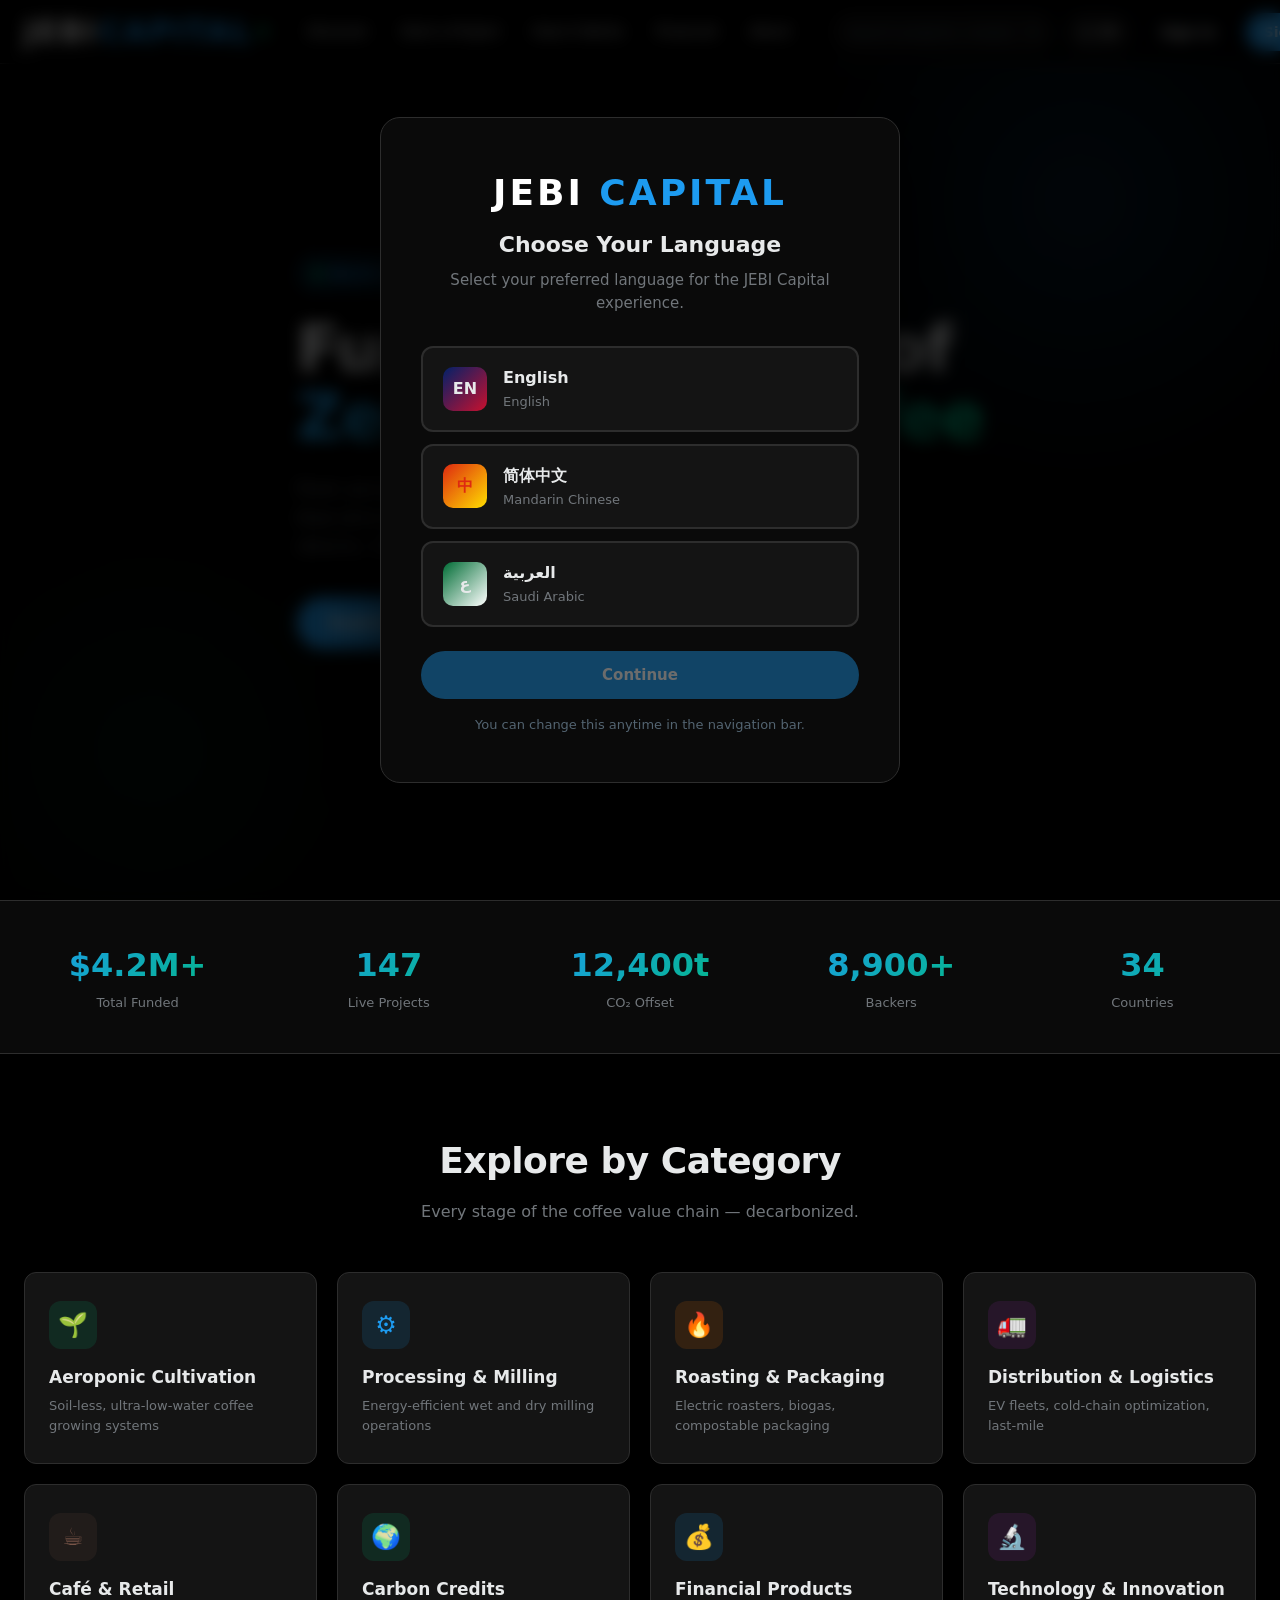
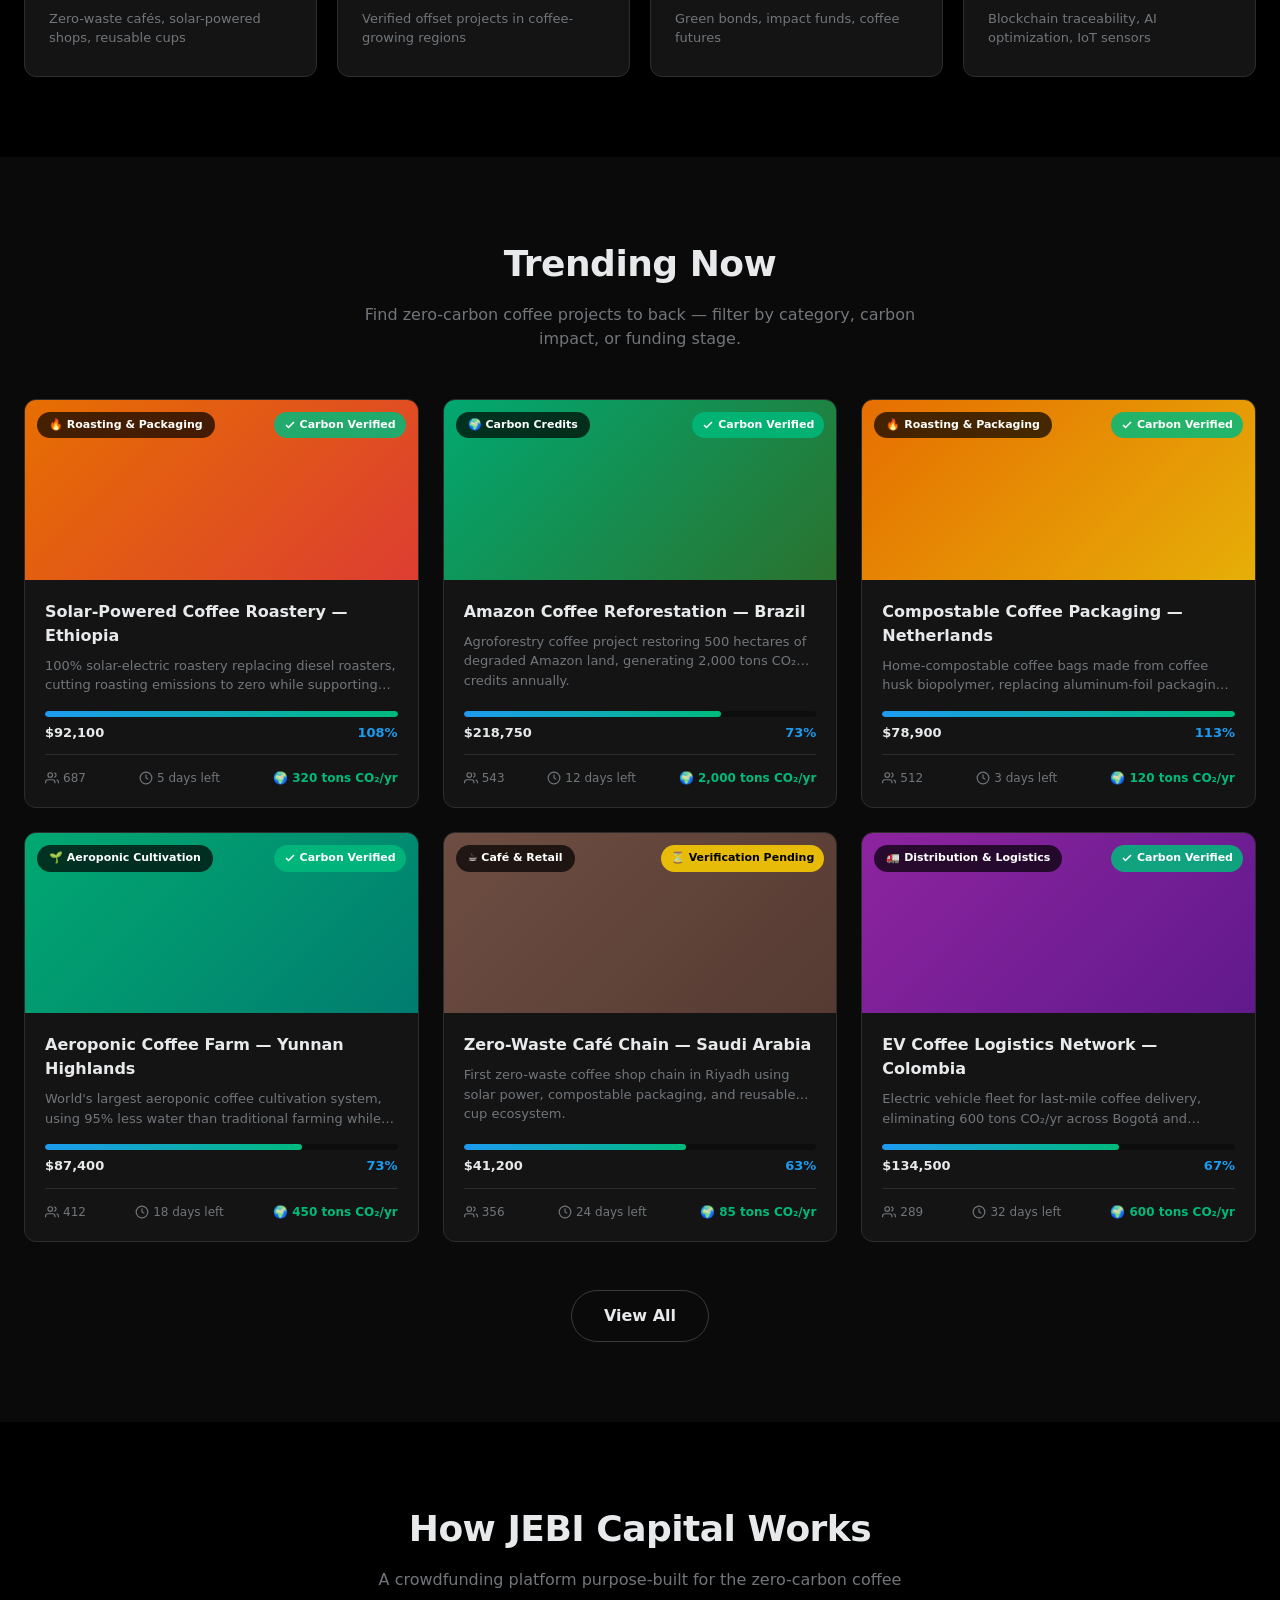
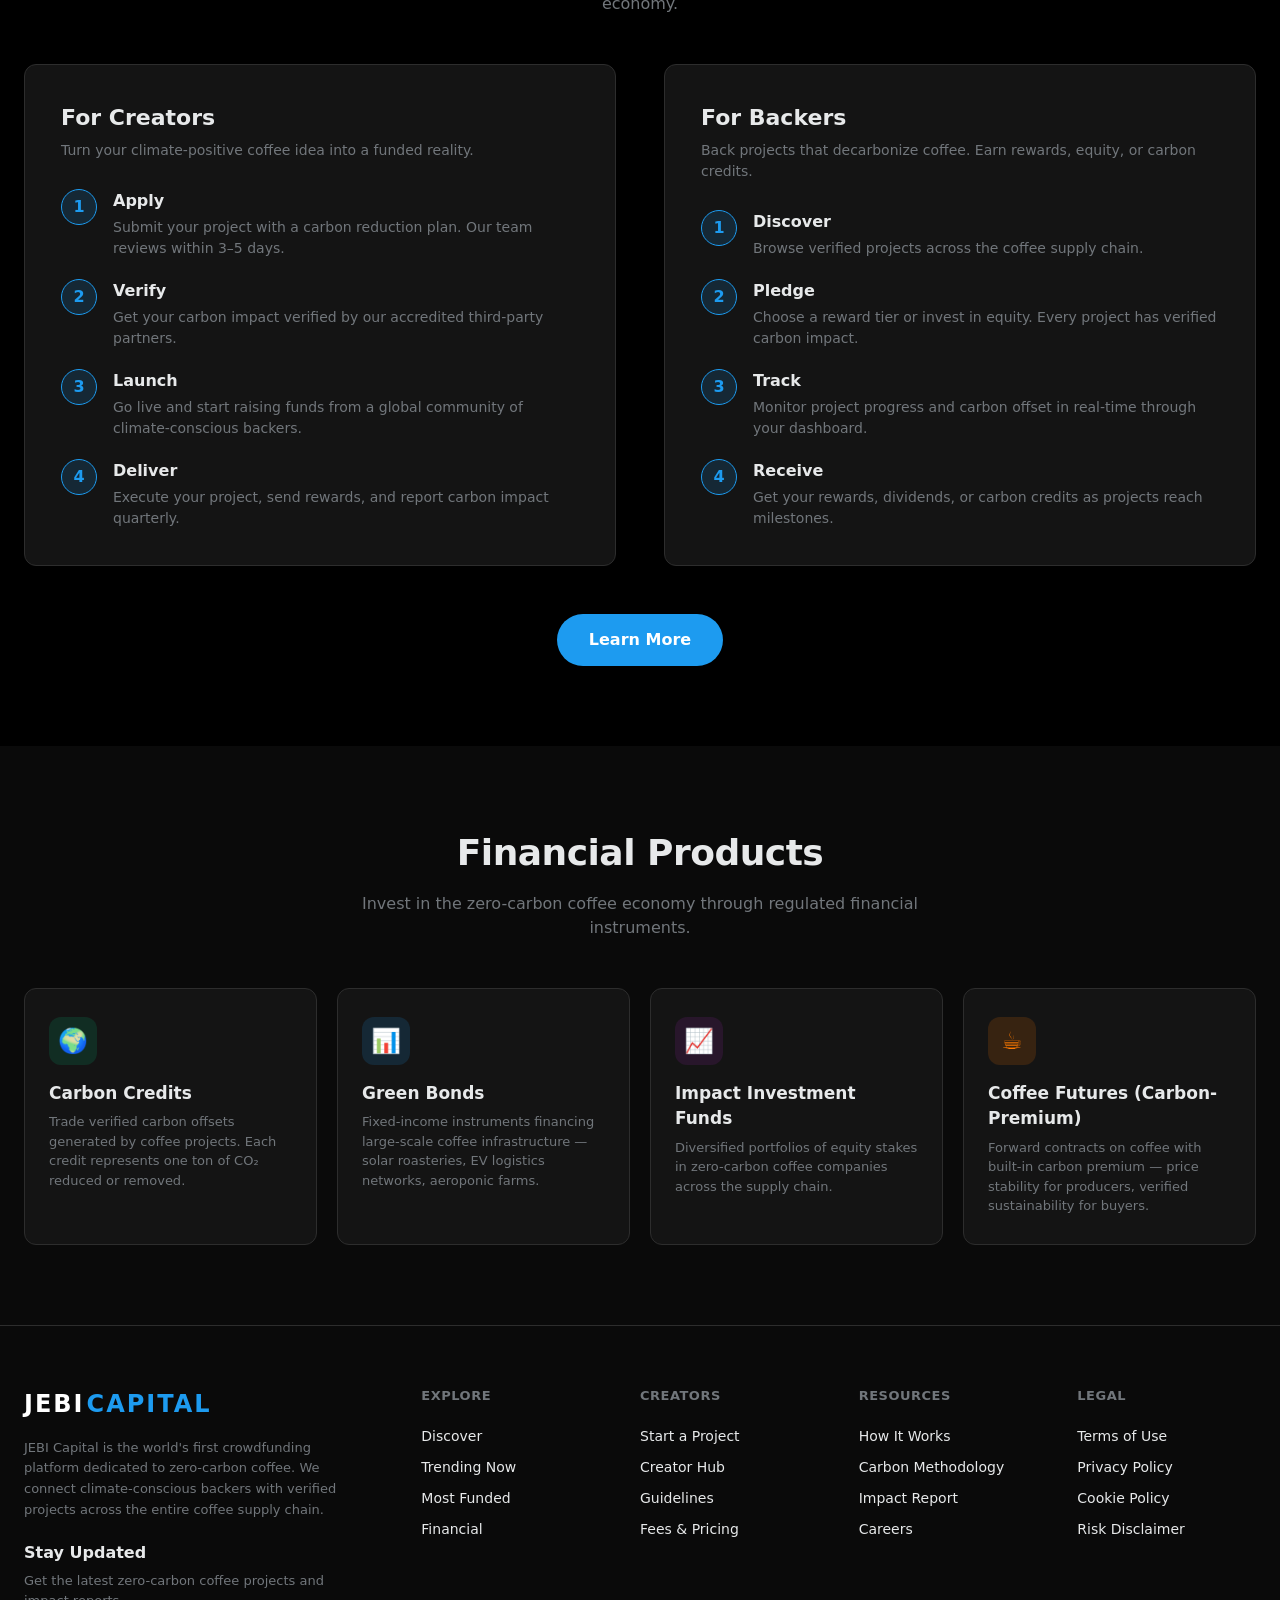
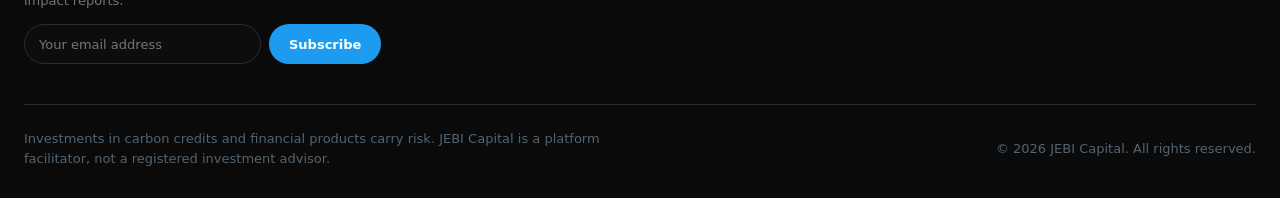
==== index.html @ fd90f0d5 "Initial commit: JEBI Capital — Zero-Carbon Coffee Crowdfunding Platform - Multi-page HTML/CSS/JS sit" ====
<!DOCTYPE html>
<html lang="en" dir="ltr">
<head>
  <meta charset="UTF-8">
  <meta name="viewport" content="width=device-width, initial-scale=1.0">
  <title>JEBI CAPITAL — Zero-Carbon Coffee Crowdfunding</title>
  <meta name="description" content="The world's first crowdfunding platform dedicated to zero-carbon coffee — from aeroponic cultivation to your cup.">
  <link rel="icon" href="data:image/svg+xml,<svg xmlns='http://www.w3.org/2000/svg' viewBox='0 0 100 100'><text y='.9em' font-size='90'>☕</text></svg>">
  <link rel="stylesheet" href="css/style.css">
</head>
<body>

  <!-- Page content -->
  <div class="content">
    <!-- HERO -->
    <section class="hero">
      <div class="hero-bg">
        <div class="hero-grid"></div>
      </div>
      <div class="container">
        <div class="hero-content">
          <div class="hero-badge">
            <span class="dot"></span>
            <span data-i18n="hero.badge">World's First Zero-Carbon Coffee Crowdfunding Platform</span>
          </div>
          <h1 class="hero-title">
            <span data-i18n="hero.title">Fund the Future of</span><br>
            <span class="accent" data-i18n="hero.titleAccent">Zero-Carbon Coffee</span>
          </h1>
          <p class="hero-subtitle" data-i18n="hero.subtitle">From aeroponic cultivation to your morning cup — back projects that eliminate carbon across the entire coffee supply chain. Earn returns. Offset emissions. Change the industry.</p>
          <div class="hero-cta">
            <a href="discover.html" class="btn btn-primary">
              <span data-i18n="hero.ctaPrimary">Explore Projects</span>
            </a>
            <a href="start.html" class="btn btn-outline">
              <span data-i18n="hero.ctaSecondary">Start Your Project</span>
            </a>
          </div>
        </div>
      </div>
    </section>

    <!-- STATS -->
    <section class="stats-bar">
      <div class="container">
        <div class="stats-grid">
          <div class="stat-item">
            <div class="stat-num">$4.2M+</div>
            <div class="stat-label" data-i18n="stats.funded">Total Funded</div>
          </div>
          <div class="stat-item">
            <div class="stat-num">147</div>
            <div class="stat-label" data-i18n="stats.projects">Live Projects</div>
          </div>
          <div class="stat-item">
            <div class="stat-num">12,400t</div>
            <div class="stat-label" data-i18n="stats.offset">CO₂ Offset</div>
          </div>
          <div class="stat-item">
            <div class="stat-num">8,900+</div>
            <div class="stat-label" data-i18n="stats.backers">Backers</div>
          </div>
          <div class="stat-item">
            <div class="stat-num">34</div>
            <div class="stat-label" data-i18n="stats.countries">Countries</div>
          </div>
        </div>
      </div>
    </section>

    <!-- CATEGORIES -->
    <section class="section">
      <div class="container">
        <div class="section-header">
          <h2 class="section-title" data-i18n="cat.title">Explore by Category</h2>
          <p class="section-subtitle" data-i18n="cat.subtitle">Every stage of the coffee value chain — decarbonized.</p>
        </div>
        <div class="cat-grid" id="catGrid">
          <!-- Populated by JS -->
        </div>
      </div>
    </section>

    <!-- FEATURED PROJECTS -->
    <section class="section" style="background:var(--bg-elev);">
      <div class="container">
        <div class="section-header">
          <h2 class="section-title" data-i18n="navDiscover.trending">Trending Now</h2>
          <p class="section-subtitle" data-i18n="discover.subtitle">Find zero-carbon coffee projects to back — filter by category, carbon impact, or funding stage.</p>
        </div>
        <div class="projects-grid" id="featuredProjects">
          <!-- Populated by JS -->
        </div>
        <div class="text-center mt-48">
          <a href="discover.html" class="btn btn-outline">
            <span data-i18n="common.viewAll">View All</span>
          </a>
        </div>
      </div>
    </section>

    <!-- HOW IT WORKS PREVIEW -->
    <section class="section">
      <div class="container">
        <div class="section-header">
          <h2 class="section-title" data-i18n="how.title">How JEBI Capital Works</h2>
          <p class="section-subtitle" data-i18n="how.subtitle">A crowdfunding platform purpose-built for the zero-carbon coffee economy.</p>
        </div>
        <div class="how-split">
          <div class="how-block">
            <h3 data-i18n="how.creatorsTitle">For Creators</h3>
            <p class="sub" data-i18n="how.creatorsSubtitle">Turn your climate-positive coffee idea into a funded reality.</p>
            <div class="how-steps">
              <div class="how-step">
                <div class="how-step-num">1</div>
                <div>
                  <h4 data-i18n="how.creatorStep1Title">Apply</h4>
                  <p data-i18n="how.creatorStep1D">Submit your project with a carbon reduction plan. Our team reviews within 3–5 days.</p>
                </div>
              </div>
              <div class="how-step">
                <div class="how-step-num">2</div>
                <div>
                  <h4 data-i18n="how.creatorStep2Title">Verify</h4>
                  <p data-i18n="how.creatorStep2D">Get your carbon impact verified by our accredited third-party partners.</p>
                </div>
              </div>
              <div class="how-step">
                <div class="how-step-num">3</div>
                <div>
                  <h4 data-i18n="how.creatorStep3Title">Launch</h4>
                  <p data-i18n="how.creatorStep3D">Go live and start raising funds from a global community of climate-conscious backers.</p>
                </div>
              </div>
              <div class="how-step">
                <div class="how-step-num">4</div>
                <div>
                  <h4 data-i18n="how.creatorStep4Title">Deliver</h4>
                  <p data-i18n="how.creatorStep4D">Execute your project, send rewards, and report carbon impact quarterly.</p>
                </div>
              </div>
            </div>
          </div>

          <div class="how-block">
            <h3 data-i18n="how.backersTitle">For Backers</h3>
            <p class="sub" data-i18n="how.backersSubtitle">Back projects that decarbonize coffee. Earn rewards, equity, or carbon credits.</p>
            <div class="how-steps">
              <div class="how-step">
                <div class="how-step-num">1</div>
                <div>
                  <h4 data-i18n="how.backerStep1Title">Discover</h4>
                  <p data-i18n="how.backerStep1D">Browse verified projects across the coffee supply chain.</p>
                </div>
              </div>
              <div class="how-step">
                <div class="how-step-num">2</div>
                <div>
                  <h4 data-i18n="how.backerStep2Title">Pledge</h4>
                  <p data-i18n="how.backerStep2D">Choose a reward tier or invest in equity. Every project has verified carbon impact.</p>
                </div>
              </div>
              <div class="how-step">
                <div class="how-step-num">3</div>
                <div>
                  <h4 data-i18n="how.backerStep3Title">Track</h4>
                  <p data-i18n="how.backerStep3D">Monitor project progress and carbon offset in real-time through your dashboard.</p>
                </div>
              </div>
              <div class="how-step">
                <div class="how-step-num">4</div>
                <div>
                  <h4 data-i18n="how.backerStep4Title">Receive</h4>
                  <p data-i18n="how.backerStep4D">Get your rewards, dividends, or carbon credits as projects reach milestones.</p>
                </div>
              </div>
            </div>
          </div>
        </div>
        <div class="text-center mt-48">
          <a href="how-it-works.html" class="btn btn-primary">
            <span data-i18n="common.learnMore">Learn More</span>
          </a>
        </div>
      </div>
    </section>

    <!-- FINANCIAL PRODUCTS PREVIEW -->
    <section class="section" style="background:var(--bg-elev);">
      <div class="container">
        <div class="section-header">
          <h2 class="section-title" data-i18n="financial.title">Financial Products</h2>
          <p class="section-subtitle" data-i18n="financial.subtitle">Invest in the zero-carbon coffee economy through regulated financial instruments.</p>
        </div>
        <div class="cat-grid">
          <div class="cat-card" onclick="window.location.href='financial.html#carbon-credits'">
            <div class="cat-icon" style="background:rgba(0,186,124,.15);color:#00ba7c;">🌍</div>
            <div class="cat-name" data-i18n="financial.carbonCreditsTitle">Carbon Credits</div>
            <div class="cat-desc" data-i18n="financial.carbonCreditsD">Trade verified carbon offsets generated by coffee projects.</div>
          </div>
          <div class="cat-card" onclick="window.location.href='financial.html#green-bonds'">
            <div class="cat-icon" style="background:rgba(29,155,240,.15);color:#1d9bf0;">📊</div>
            <div class="cat-name" data-i18n="financial.greenBondsTitle">Green Bonds</div>
            <div class="cat-desc" data-i18n="financial.greenBondsD">Fixed-income instruments financing large-scale coffee infrastructure.</div>
          </div>
          <div class="cat-card" onclick="window.location.href='financial.html#impact-funds'">
            <div class="cat-icon" style="background:rgba(156,39,176,.15);color:#9c27b0;">📈</div>
            <div class="cat-name" data-i18n="financial.impactFundsTitle">Impact Investment Funds</div>
            <div class="cat-desc" data-i18n="financial.impactFundsD">Diversified portfolios of equity stakes in zero-carbon coffee companies.</div>
          </div>
          <div class="cat-card" onclick="window.location.href='financial.html#coffee-futures'">
            <div class="cat-icon" style="background:rgba(255,122,0,.15);color:#ff7a00;">☕</div>
            <div class="cat-name" data-i18n="financial.coffeeFuturesTitle">Coffee Futures (Carbon-Premium)</div>
            <div class="cat-desc" data-i18n="financial.coffeeFuturesD">Forward contracts on coffee with built-in carbon premium.</div>
          </div>
        </div>
      </div>
    </section>
  </div>

  <!-- Scripts -->
  <script src="js/i18n.js"></script>
  <script src="js/data.js"></script>
  <script src="js/shared.js"></script>
  <script>
    initShared({ isIndex: true });

    // Render categories
    function renderCategories() {
      const grid = document.getElementById('catGrid');
      grid.innerHTML = CATEGORIES.map(cat => `
        <a href="discover.html?category=${cat.key}" class="cat-card">
          <div class="cat-icon" style="background:${cat.color}22;color:${cat.color};">${cat.icon}</div>
          <div class="cat-name" data-i18n="cat.${cat.key}">${t('cat.' + cat.key)}</div>
          <div class="cat-desc" data-i18n="cat.${cat.key}D">${t('cat.' + cat.key + 'D')}</div>
        </a>
      `).join('');
      applyI18n(getLang());
    }

    // Render featured projects (trending)
    function renderFeatured() {
      const grid = document.getElementById('featuredProjects');
      const featured = getFilteredProjects({ filter: 'trending' }).slice(0, 6);
      grid.innerHTML = featured.map(renderProjectCard).join('');
    }

    renderCategories();
    renderFeatured();

    window.addEventListener('langChanged', () => {
      renderCategories();
      renderFeatured();
    });
  </script>
</body>
</html>
---- css/style.css ----
/* ================================================================
   JEBI CAPITAL — Design System
   Theme: x.com dark  (#000 bg / #1d9bf0 accent)
   Fully RTL-aware for Arabic.
================================================================= */

/* ---------- Reset ---------- */
*, *::before, *::after { box-sizing: border-box; margin: 0; padding: 0; }

:root {
  /* palette */
  --bg:          #000000;
  --bg-elev:    #0a0a0a;
  --bg-card:    #141414;
  --bg-hover:   #1a1a1a;
  --bg-input:   #0d0d0d;
  --border:     #2d2d2d;
  --border-2:   #3a3a3a;
  --accent:     #1d9bf0;
  --accent-h:   #1a8cd8;
  --accent-glow: rgba(29, 155, 240, .15);
  --text:       #e7e9ea;
  --text-2:     #71767b;
  --text-3:     #536471;
  --green:      #00ba7c;
  --red:        #f4212e;
  --yellow:     #ffd400;
  --orange:     #ff7a00;

  /* layout */
  --nav-h:       64px;
  --max-w:       1280px;
  --radius:      12px;
  --radius-sm:   8px;
  --radius-lg:   20px;

  /* type */
  --font: 'Helvetica Neue', 'Segoe UI', system-ui, -apple-system, 'Noto Sans SC', 'Noto Sans Arabic', sans-serif;
  --mono: 'SF Mono', 'Cascadia Code', 'Fira Code', monospace;

  /* transitions */
  --t-fast: .15s ease;
  --t:      .25s ease;
}

html { scroll-behavior: smooth; }

body {
  font-family: var(--font);
  background: var(--bg);
  color: var(--text);
  line-height: 1.5;
  -webkit-font-smoothing: antialiased;
  min-height: 100vh;
  overflow-x: hidden;
}

a { color: inherit; text-decoration: none; transition: color var(--t-fast); }
a:hover { color: var(--accent); }

img { max-width: 100%; display: block; }

/* ---------- RTL ---------- */
body.rtl { direction: rtl; }
body.rtl .ltr-fix { direction: ltr; }

/* ---------- Container ---------- */
.container {
  max-width: var(--max-w);
  margin: 0 auto;
  padding: 0 24px;
}
.container-sm { max-width: 800px; margin: 0 auto; padding: 0 24px; }
.container-lg { max-width: 1440px; margin: 0 auto; padding: 0 24px; }

/* ================================================================
   NAVBAR — floating, hover dropdowns
================================================================ */
.navbar {
  position: fixed;
  top: 0; left: 0; right: 0;
  height: var(--nav-h);
  background: rgba(0,0,0,.82);
  backdrop-filter: blur(20px) saturate(180%);
  -webkit-backdrop-filter: blur(20px) saturate(180%);
  border-bottom: 1px solid var(--border);
  z-index: 1000;
  transition: background var(--t);
}
.navbar.scrolled { background: rgba(0,0,0,.95); }

.nav-inner {
  max-width: var(--max-w);
  height: 100%;
  margin: 0 auto;
  padding: 0 24px;
  display: flex;
  align-items: center;
  gap: 28px;
}

/* Logo */
.nav-logo {
  font-size: 30px;
  font-weight: 800;
  letter-spacing: 2px;
  text-transform: uppercase;
  color: #fff;
  white-space: nowrap;
  display: flex;
  align-items: center;
  gap: 2px;
}
.nav-logo .logo-accent { color: var(--accent); }
.nav-logo .logo-dot {
  width: 7px; height: 7px;
  background: var(--green);
  border-radius: 50%;
  margin-inline-start: 4px;
  box-shadow: 0 0 8px var(--green);
  animation: pulse 2s ease-in-out infinite;
}
@keyframes pulse { 0%,100%{opacity:1} 50%{opacity:.4} }

/* Nav items */
.nav-items {
  display: flex;
  align-items: center;
  gap: 4px;
  flex: 1;
}
.nav-item {
  position: relative;
}
.nav-link {
  display: flex;
  align-items: center;
  gap: 4px;
  padding: 8px 14px;
  font-size: 14px;
  font-weight: 500;
  color: var(--text);
  border-radius: 999px;
  transition: background var(--t-fast), color var(--t-fast);
  cursor: pointer;
  white-space: nowrap;
}
.nav-link:hover { background: var(--bg-hover); color: var(--accent); }
.nav-link .chevron {
  width: 12px; height: 12px;
  opacity: .5;
  transition: transform var(--t-fast);
}
.nav-item:hover .chevron { transform: rotate(180deg); }

/* Dropdown */
.nav-dropdown {
  position: absolute;
  top: calc(100% + 6px);
  inset-inline-start: 0;
  min-width: 220px;
  background: var(--bg-elev);
  border: 1px solid var(--border);
  border-radius: var(--radius);
  padding: 6px;
  opacity: 0;
  visibility: hidden;
  transform: translateY(-8px);
  transition: opacity var(--t-fast), transform var(--t-fast), visibility var(--t-fast);
  box-shadow: 0 12px 40px rgba(0,0,0,.6);
  z-index: 100;
}
.nav-item:hover .nav-dropdown {
  opacity: 1;
  visibility: visible;
  transform: translateY(0);
}
.nav-dropdown a {
  display: block;
  padding: 10px 14px;
  font-size: 14px;
  color: var(--text);
  border-radius: var(--radius-sm);
  transition: background var(--t-fast);
}
.nav-dropdown a:hover { background: var(--bg-hover); color: var(--accent); }

/* Nav right */
.nav-right {
  display: flex;
  align-items: center;
  gap: 12px;
}
.nav-search {
  position: relative;
  width: 220px;
}
.nav-search input {
  width: 100%;
  height: 38px;
  padding: 0 36px 0 14px;
  background: var(--bg-input);
  border: 1px solid var(--border);
  border-radius: 999px;
  color: var(--text);
  font-size: 14px;
  font-family: var(--font);
  outline: none;
  transition: border-color var(--t-fast), background var(--t-fast);
}
.nav-search input:focus { border-color: var(--accent); background: var(--bg-card); }
.nav-search input::placeholder { color: var(--text-3); }
.nav-search svg {
  position: absolute;
  inset-inline-end: 12px;
  top: 50%;
  transform: translateY(-50%);
  width: 16px; height: 16px;
  color: var(--text-3);
}
body.rtl .nav-search input { padding: 0 14px 0 36px; }

/* Language switcher */
.lang-switch {
  position: relative;
}
.lang-btn {
  display: flex;
  align-items: center;
  gap: 6px;
  height: 38px;
  padding: 0 12px;
  background: var(--bg-input);
  border: 1px solid var(--border);
  border-radius: 999px;
  color: var(--text);
  font-size: 13px;
  font-weight: 600;
  cursor: pointer;
  transition: border-color var(--t-fast);
}
.lang-btn:hover { border-color: var(--accent); }
.lang-btn .globe {
  width: 16px; height: 16px;
  color: var(--text-2);
}
.lang-menu {
  position: absolute;
  top: calc(100% + 6px);
  inset-inline-end: 0;
  min-width: 180px;
  background: var(--bg-elev);
  border: 1px solid var(--border);
  border-radius: var(--radius);
  padding: 6px;
  opacity: 0;
  visibility: hidden;
  transform: translateY(-8px);
  transition: all var(--t-fast);
  box-shadow: 0 12px 40px rgba(0,0,0,.6);
  z-index: 100;
}
.lang-switch:hover .lang-menu,
.lang-switch.open .lang-menu {
  opacity: 1; visibility: visible; transform: translateY(0);
}
.lang-menu button {
  display: flex;
  align-items: center;
  gap: 10px;
  width: 100%;
  padding: 10px 14px;
  background: transparent;
  border: none;
  color: var(--text);
  font-size: 14px;
  font-family: var(--font);
  border-radius: var(--radius-sm);
  cursor: pointer;
  transition: background var(--t-fast);
  text-align: start;
}
.lang-menu button:hover { background: var(--bg-hover); }
.lang-menu button.active { color: var(--accent); }
.lang-menu button .lang-code {
  font-size: 11px;
  font-weight: 700;
  color: var(--text-3);
  margin-inline-start: auto;
}
.lang-menu button.active .lang-code { color: var(--accent); }

/* Nav buttons */
.nav-btn {
  height: 38px;
  padding: 0 18px;
  border-radius: 999px;
  font-size: 14px;
  font-weight: 700;
  font-family: var(--font);
  cursor: pointer;
  transition: all var(--t-fast);
  border: none;
  white-space: nowrap;
}
.nav-btn-ghost {
  background: transparent;
  color: var(--text);
}
.nav-btn-ghost:hover { background: var(--bg-hover); }
.nav-btn-primary {
  background: var(--accent);
  color: #fff;
}
.nav-btn-primary:hover { background: var(--accent-h); }

/* Mobile nav toggle */
.nav-toggle {
  display: none;
  flex-direction: column;
  gap: 5px;
  background: transparent;
  border: none;
  cursor: pointer;
  padding: 6px;
}
.nav-toggle span {
  width: 22px; height: 2px;
  background: var(--text);
  border-radius: 2px;
  transition: var(--t-fast);
}

/* ================================================================
   LANGUAGE MODAL
================================================================ */
.modal-overlay {
  position: fixed;
  inset: 0;
  background: rgba(0,0,0,.75);
  backdrop-filter: blur(8px);
  display: flex;
  align-items: center;
  justify-content: center;
  z-index: 9999;
  opacity: 0;
  visibility: hidden;
  transition: opacity var(--t), visibility var(--t);
}
.modal-overlay.active { opacity: 1; visibility: visible; }

.modal-box {
  background: var(--bg-elev);
  border: 1px solid var(--border);
  border-radius: var(--radius-lg);
  padding: 48px 40px;
  max-width: 520px;
  width: 90%;
  text-align: center;
  transform: scale(.95) translateY(20px);
  transition: transform var(--t);
  box-shadow: 0 24px 80px rgba(0,0,0,.7);
}
.modal-overlay.active .modal-box { transform: scale(1) translateY(0); }

.modal-logo {
  font-size: 36px;
  font-weight: 800;
  letter-spacing: 3px;
  text-transform: uppercase;
  color: #fff;
  margin-bottom: 8px;
}
.modal-logo .logo-accent { color: var(--accent); }

.modal-title {
  font-size: 22px;
  font-weight: 700;
  color: var(--text);
  margin-bottom: 8px;
}
.modal-subtitle {
  font-size: 15px;
  color: var(--text-2);
  margin-bottom: 32px;
}

.lang-options {
  display: flex;
  flex-direction: column;
  gap: 12px;
  margin-bottom: 24px;
}
.lang-option {
  display: flex;
  align-items: center;
  gap: 16px;
  padding: 18px 20px;
  background: var(--bg-card);
  border: 2px solid var(--border);
  border-radius: var(--radius);
  cursor: pointer;
  transition: all var(--t-fast);
  text-align: start;
  font-family: var(--font);
  color: var(--text);
}
.lang-option:hover {
  border-color: var(--accent);
  background: var(--bg-hover);
  transform: translateY(-2px);
}
.lang-option.selected {
  border-color: var(--accent);
  background: var(--accent-glow);
}
.lang-option .lang-flag {
  width: 44px; height: 44px;
  border-radius: 10px;
  display: flex;
  align-items: center;
  justify-content: center;
  font-size: 16px;
  font-weight: 800;
  flex-shrink: 0;
}
.lang-option .lang-flag.en { background: linear-gradient(135deg, #012169, #c8102e); }
.lang-option .lang-flag.zh { background: linear-gradient(135deg, #de2910, #ffde00); color: #de2910; }
.lang-option .lang-flag.ar { background: linear-gradient(135deg, #006c35, #fff); }

.lang-option .lang-info { flex: 1; }
.lang-option .lang-name { font-size: 16px; font-weight: 700; }
.lang-option .lang-native { font-size: 13px; color: var(--text-2); margin-top: 2px; }

.modal-continue {
  width: 100%;
  height: 48px;
  background: var(--accent);
  color: #fff;
  border: none;
  border-radius: 999px;
  font-size: 15px;
  font-weight: 700;
  font-family: var(--font);
  cursor: pointer;
  transition: background var(--t-fast);
}
.modal-continue:hover { background: var(--accent-h); }
.modal-continue:disabled { opacity: .4; cursor: not-allowed; }

.modal-note {
  font-size: 13px;
  color: var(--text-3);
  margin-top: 16px;
}

/* ================================================================
   HERO
================================================================ */
.hero {
  position: relative;
  min-height: 100vh;
  display: flex;
  align-items: center;
  padding: var(--nav-h) 0 60px;
  overflow: hidden;
}
.hero-bg {
  position: absolute;
  inset: 0;
  z-index: 0;
}
.hero-bg::before {
  content: '';
  position: absolute;
  width: 600px; height: 600px;
  background: radial-gradient(circle, var(--accent-glow), transparent 70%);
  top: -100px; inset-inline-end: -100px;
}
.hero-bg::after {
  content: '';
  position: absolute;
  width: 500px; height: 500px;
  background: radial-gradient(circle, rgba(0,186,124,.08), transparent 70%);
  bottom: -100px; inset-inline-start: -100px;
}
.hero-grid {
  position: absolute;
  inset: 0;
  background-image:
    linear-gradient(rgba(255,255,255,.015) 1px, transparent 1px),
    linear-gradient(90deg, rgba(255,255,255,.015) 1px, transparent 1px);
  background-size: 40px 40px;
  mask-image: radial-gradient(ellipse at center, black 30%, transparent 80%);
  -webkit-mask-image: radial-gradient(ellipse at center, black 30%, transparent 80%);
}

.hero-content {
  position: relative;
  z-index: 1;
  max-width: 760px;
}
.hero-badge {
  display: inline-flex;
  align-items: center;
  gap: 8px;
  padding: 8px 16px;
  background: var(--accent-glow);
  border: 1px solid rgba(29,155,240,.3);
  border-radius: 999px;
  font-size: 13px;
  font-weight: 600;
  color: var(--accent);
  margin-bottom: 24px;
}
.hero-badge .dot {
  width: 8px; height: 8px;
  background: var(--green);
  border-radius: 50%;
  box-shadow: 0 0 8px var(--green);
}
.hero-title {
  font-size: clamp(40px, 6vw, 64px);
  font-weight: 800;
  line-height: 1.05;
  letter-spacing: -1px;
  margin-bottom: 24px;
}
.hero-title .accent {
  background: linear-gradient(135deg, var(--accent), var(--green));
  -webkit-background-clip: text;
  background-clip: text;
  -webkit-text-fill-color: transparent;
}
.hero-subtitle {
  font-size: 18px;
  color: var(--text-2);
  line-height: 1.6;
  max-width: 600px;
  margin-bottom: 36px;
}
.hero-cta {
  display: flex;
  gap: 14px;
  flex-wrap: wrap;
}
.btn {
  display: inline-flex;
  align-items: center;
  gap: 8px;
  height: 52px;
  padding: 0 32px;
  border-radius: 999px;
  font-size: 16px;
  font-weight: 700;
  font-family: var(--font);
  cursor: pointer;
  transition: all var(--t-fast);
  border: none;
  white-space: nowrap;
}
.btn-primary {
  background: var(--accent);
  color: #fff;
}
.btn-primary:hover { background: var(--accent-h); transform: translateY(-1px); box-shadow: 0 8px 24px var(--accent-glow); }
.btn-outline {
  background: transparent;
  color: var(--text);
  border: 1px solid var(--border-2);
}
.btn-outline:hover { border-color: var(--accent); color: var(--accent); }
.btn-green {
  background: var(--green);
  color: #000;
}
.btn-green:hover { opacity: .9; }

/* ================================================================
   STATS BAR
================================================================ */
.stats-bar {
  border-top: 1px solid var(--border);
  border-bottom: 1px solid var(--border);
  padding: 40px 0;
  background: var(--bg-elev);
}
.stats-grid {
  display: grid;
  grid-template-columns: repeat(5, 1fr);
  gap: 24px;
  text-align: center;
}
.stat-item .stat-num {
  font-size: 32px;
  font-weight: 800;
  background: linear-gradient(135deg, var(--accent), var(--green));
  -webkit-background-clip: text;
  background-clip: text;
  -webkit-text-fill-color: transparent;
}
.stat-item .stat-label {
  font-size: 13px;
  color: var(--text-2);
  margin-top: 4px;
}

/* ================================================================
   SECTION
================================================================ */
.section {
  padding: 80px 0;
}
.section-header {
  text-align: center;
  margin-bottom: 48px;
}
.section-title {
  font-size: 36px;
  font-weight: 800;
  letter-spacing: -.5px;
  margin-bottom: 12px;
}
.section-subtitle {
  font-size: 16px;
  color: var(--text-2);
  max-width: 600px;
  margin: 0 auto;
}

/* ================================================================
   CATEGORY GRID
================================================================ */
.cat-grid {
  display: grid;
  grid-template-columns: repeat(4, 1fr);
  gap: 20px;
}
.cat-card {
  background: var(--bg-card);
  border: 1px solid var(--border);
  border-radius: var(--radius);
  padding: 28px 24px;
  transition: all var(--t);
  cursor: pointer;
}
.cat-card:hover {
  border-color: var(--accent);
  background: var(--bg-hover);
  transform: translateY(-4px);
}
.cat-icon {
  width: 48px; height: 48px;
  border-radius: 12px;
  display: flex;
  align-items: center;
  justify-content: center;
  margin-bottom: 16px;
  font-size: 24px;
}
.cat-name {
  font-size: 17px;
  font-weight: 700;
  margin-bottom: 6px;
}
.cat-desc {
  font-size: 13px;
  color: var(--text-2);
  line-height: 1.5;
}

/* ================================================================
   PROJECT CARDS
================================================================ */
.projects-grid {
  display: grid;
  grid-template-columns: repeat(3, 1fr);
  gap: 24px;
}
.project-card {
  background: var(--bg-card);
  border: 1px solid var(--border);
  border-radius: var(--radius);
  overflow: hidden;
  transition: all var(--t);
  cursor: pointer;
  display: flex;
  flex-direction: column;
}
.project-card:hover {
  border-color: var(--border-2);
  transform: translateY(-3px);
  box-shadow: 0 12px 40px rgba(0,0,0,.4);
}
.project-img {
  width: 100%;
  height: 180px;
  background: var(--bg-elev);
  position: relative;
  overflow: hidden;
}
.project-img-gradient {
  position: absolute;
  inset: 0;
  opacity: .9;
}
.project-img .cat-badge {
  position: absolute;
  top: 12px; inset-inline-start: 12px;
  padding: 5px 12px;
  background: rgba(0,0,0,.7);
  backdrop-filter: blur(10px);
  border-radius: 999px;
  font-size: 11px;
  font-weight: 600;
  color: #fff;
}
.project-img .verified-badge {
  position: absolute;
  top: 12px; inset-inline-end: 12px;
  display: flex;
  align-items: center;
  gap: 4px;
  padding: 5px 10px;
  background: rgba(0,186,124,.85);
  backdrop-filter: blur(10px);
  border-radius: 999px;
  font-size: 11px;
  font-weight: 600;
  color: #fff;
}
.project-img .verified-badge.pending {
  background: rgba(255,210,0,.85);
  color: #000;
}
.project-body {
  padding: 20px;
  flex: 1;
  display: flex;
  flex-direction: column;
}
.project-title {
  font-size: 16px;
  font-weight: 700;
  margin-bottom: 8px;
  display: -webkit-box;
  -webkit-line-clamp: 2;
  -webkit-box-orient: vertical;
  overflow: hidden;
}
.project-desc {
  font-size: 13px;
  color: var(--text-2);
  line-height: 1.5;
  margin-bottom: 16px;
  display: -webkit-box;
  -webkit-line-clamp: 2;
  -webkit-box-orient: vertical;
  overflow: hidden;
  flex: 1;
}
.project-progress {
  margin-bottom: 12px;
}
.progress-bar {
  height: 6px;
  background: var(--bg-input);
  border-radius: 999px;
  overflow: hidden;
}
.progress-fill {
  height: 100%;
  background: linear-gradient(90deg, var(--accent), var(--green));
  border-radius: 999px;
  transition: width .6s ease;
}
.project-meta {
  display: flex;
  justify-content: space-between;
  font-size: 13px;
  margin-top: 6px;
}
.project-meta .raised { font-weight: 700; color: var(--text); }
.project-meta .pct { color: var(--accent); font-weight: 600; }
.project-footer {
  display: flex;
  justify-content: space-between;
  align-items: center;
  padding-top: 14px;
  border-top: 1px solid var(--border);
  margin-top: auto;
}
.project-footer .meta-item {
  display: flex;
  align-items: center;
  gap: 4px;
  font-size: 12px;
  color: var(--text-2);
}
.project-footer .meta-item svg { width: 14px; height: 14px; }
.project-footer .carbon {
  color: var(--green);
  font-weight: 600;
}

/* ================================================================
   DISCOVER PAGE — Filter Sidebar
================================================================ */
.discover-layout {
  display: grid;
  grid-template-columns: 260px 1fr;
  gap: 32px;
  padding-top: var(--nav-h);
  min-height: 100vh;
}
.filter-sidebar {
  position: sticky;
  top: calc(var(--nav-h) + 24px);
  align-self: start;
}
.filter-group {
  margin-bottom: 28px;
}
.filter-title {
  font-size: 13px;
  font-weight: 700;
  text-transform: uppercase;
  letter-spacing: .5px;
  color: var(--text-2);
  margin-bottom: 12px;
}
.filter-option {
  display: flex;
  align-items: center;
  gap: 10px;
  padding: 8px 0;
  font-size: 14px;
  color: var(--text);
  cursor: pointer;
  transition: color var(--t-fast);
}
.filter-option:hover { color: var(--accent); }
.filter-option input[type="radio"],
.filter-option input[type="checkbox"] {
  accent-color: var(--accent);
  width: 16px; height: 16px;
}
.filter-option .count {
  margin-inline-start: auto;
  font-size: 12px;
  color: var(--text-3);
}

.discover-main {
  padding-bottom: 60px;
}
.discover-header {
  display: flex;
  align-items: center;
  justify-content: space-between;
  margin-bottom: 24px;
  padding-top: 32px;
}
.discover-header h1 {
  font-size: 28px;
  font-weight: 800;
}
.discover-sort {
  display: flex;
  align-items: center;
  gap: 8px;
  font-size: 14px;
  color: var(--text-2);
}
.discover-sort select {
  height: 36px;
  padding: 0 12px;
  background: var(--bg-card);
  border: 1px solid var(--border);
  border-radius: 8px;
  color: var(--text);
  font-size: 14px;
  font-family: var(--font);
  cursor: pointer;
  outline: none;
}
.discover-sort select:focus { border-color: var(--accent); }
.discover-results-count {
  font-size: 14px;
  color: var(--text-2);
  margin-bottom: 20px;
}

/* ================================================================
   PROJECT DETAIL
================================================================ */
.detail-page {
  padding-top: calc(var(--nav-h) + 32px);
  padding-bottom: 60px;
}
.detail-header {
  margin-bottom: 24px;
}
.detail-breadcrumb {
  display: flex;
  align-items: center;
  gap: 8px;
  font-size: 13px;
  color: var(--text-2);
  margin-bottom: 16px;
}
.detail-title {
  font-size: 32px;
  font-weight: 800;
  letter-spacing: -.5px;
  margin-bottom: 8px;
}
.detail-meta {
  display: flex;
  flex-wrap: wrap;
  gap: 16px;
  font-size: 14px;
  color: var(--text-2);
}
.detail-meta span { display: flex; align-items: center; gap: 6px; }

.detail-layout {
  display: grid;
  grid-template-columns: 1fr 360px;
  gap: 32px;
}
.detail-main {}
.detail-hero-img {
  width: 100%;
  height: 400px;
  border-radius: var(--radius);
  overflow: hidden;
  margin-bottom: 24px;
  position: relative;
}
.detail-hero-img .gradient-overlay {
  position: absolute;
  inset: 0;
}
.detail-stats-bar {
  display: grid;
  grid-template-columns: repeat(4, 1fr);
  gap: 0;
  background: var(--bg-card);
  border: 1px solid var(--border);
  border-radius: var(--radius);
  padding: 24px;
  margin-bottom: 32px;
}
.detail-stat {
  text-align: center;
  border-inline-end: 1px solid var(--border);
}
.detail-stat:last-child { border: none; }
.detail-stat .num {
  font-size: 24px;
  font-weight: 800;
  color: var(--text);
}
.detail-stat .num.accent { color: var(--accent); }
.detail-stat .num.green { color: var(--green); }
.detail-stat .label {
  font-size: 12px;
  color: var(--text-2);
  margin-top: 4px;
}

.detail-tabs {
  display: flex;
  gap: 4px;
  border-bottom: 1px solid var(--border);
  margin-bottom: 24px;
}
.detail-tab {
  padding: 12px 20px;
  font-size: 15px;
  font-weight: 600;
  color: var(--text-2);
  background: transparent;
  border: none;
  border-bottom: 2px solid transparent;
  cursor: pointer;
  transition: all var(--t-fast);
  font-family: var(--font);
}
.detail-tab:hover { color: var(--text); }
.detail-tab.active { color: var(--accent); border-bottom-color: var(--accent); }
.detail-tab-content { display: none; }
.detail-tab-content.active { display: block; }

.detail-story {
  font-size: 15px;
  line-height: 1.8;
  color: var(--text);
}
.detail-story p { margin-bottom: 16px; }
.detail-story h3 { font-size: 20px; font-weight: 700; margin: 24px 0 12px; }

.detail-sidebar {
  position: sticky;
  top: calc(var(--nav-h) + 24px);
  align-self: start;
}
.sidebar-card {
  background: var(--bg-card);
  border: 1px solid var(--border);
  border-radius: var(--radius);
  padding: 24px;
  margin-bottom: 20px;
}
.sidebar-card h3 {
  font-size: 18px;
  font-weight: 700;
  margin-bottom: 16px;
}
.carbon-card {
  background: linear-gradient(135deg, rgba(0,186,124,.08), rgba(29,155,240,.05));
  border-color: rgba(0,186,124,.3);
}
.carbon-card .carbon-num {
  font-size: 36px;
  font-weight: 800;
  color: var(--green);
}
.carbon-card .carbon-label {
  font-size: 13px;
  color: var(--text-2);
  margin-top: 4px;
}
.carbon-card .carbon-equiv {
  font-size: 13px;
  color: var(--text-3);
  margin-top: 12px;
  padding-top: 12px;
  border-top: 1px solid var(--border);
}

.reward-card {
  background: var(--bg-card);
  border: 1px solid var(--border);
  border-radius: var(--radius);
  padding: 20px;
  margin-bottom: 14px;
  transition: border-color var(--t-fast);
}
.reward-card:hover { border-color: var(--accent); }
.reward-amount {
  font-size: 20px;
  font-weight: 800;
  color: var(--accent);
  margin-bottom: 6px;
}
.reward-name {
  font-size: 15px;
  font-weight: 600;
  margin-bottom: 8px;
}
.reward-desc {
  font-size: 13px;
  color: var(--text-2);
  line-height: 1.5;
  margin-bottom: 12px;
}
.reward-meta {
  display: flex;
  gap: 16px;
  font-size: 12px;
  color: var(--text-3);
  margin-bottom: 14px;
}
.reward-select {
  width: 100%;
  height: 40px;
  background: var(--accent);
  color: #fff;
  border: none;
  border-radius: 999px;
  font-size: 14px;
  font-weight: 700;
  font-family: var(--font);
  cursor: pointer;
  transition: background var(--t-fast);
}
.reward-select:hover { background: var(--accent-h); }

/* ================================================================
   START PROJECT — Form
================================================================ */
.start-page {
  padding-top: calc(var(--nav-h) + 40px);
  padding-bottom: 80px;
}
.start-header {
  text-align: center;
  margin-bottom: 40px;
}
.start-header h1 { font-size: 32px; font-weight: 800; }
.start-header p { font-size: 16px; color: var(--text-2); margin-top: 8px; }

.start-steps {
  display: flex;
  justify-content: center;
  gap: 0;
  margin-bottom: 48px;
}
.start-step {
  display: flex;
  align-items: center;
  gap: 10px;
  font-size: 14px;
  color: var(--text-3);
}
.start-step .step-num {
  width: 32px; height: 32px;
  border-radius: 50%;
  display: flex;
  align-items: center;
  justify-content: center;
  font-weight: 700;
  border: 2px solid var(--border);
  transition: all var(--t);
}
.start-step.active { color: var(--accent); }
.start-step.active .step-num { border-color: var(--accent); background: var(--accent); color: #fff; }
.start-step.done .step-num { background: var(--green); border-color: var(--green); color: #000; }
.start-step-line {
  width: 48px; height: 2px;
  background: var(--border);
  margin: 0 8px;
}

.start-form {
  max-width: 720px;
  margin: 0 auto;
}
.form-step { display: none; }
.form-step.active { display: block; }
.form-group {
  margin-bottom: 24px;
}
.form-label {
  display: block;
  font-size: 14px;
  font-weight: 600;
  margin-bottom: 8px;
}
.form-label .req { color: var(--red); }
.form-input,
.form-select,
.form-textarea {
  width: 100%;
  padding: 14px 16px;
  background: var(--bg-input);
  border: 1px solid var(--border);
  border-radius: var(--radius-sm);
  color: var(--text);
  font-size: 15px;
  font-family: var(--font);
  outline: none;
  transition: border-color var(--t-fast);
}
.form-input:focus,
.form-select:focus,
.form-textarea:focus { border-color: var(--accent); }
.form-textarea { resize: vertical; min-height: 120px; }
.form-hint { font-size: 12px; color: var(--text-3); margin-top: 6px; }
.form-error { font-size: 12px; color: var(--red); margin-top: 6px; display: none; }
.form-error.show { display: block; }
.form-row { display: grid; grid-template-columns: 1fr 1fr; gap: 16px; }

.form-nav {
  display: flex;
  justify-content: space-between;
  margin-top: 32px;
}

.review-box {
  background: var(--bg-card);
  border: 1px solid var(--border);
  border-radius: var(--radius);
  padding: 24px;
  margin-bottom: 16px;
}
.review-box h3 { font-size: 16px; font-weight: 700; margin-bottom: 12px; color: var(--accent); }
.review-row {
  display: flex;
  justify-content: space-between;
  padding: 10px 0;
  border-bottom: 1px solid var(--border);
  font-size: 14px;
}
.review-row:last-child { border: none; }
.review-row .label { color: var(--text-2); }
.review-row .val { font-weight: 600; text-align: end; }

/* ================================================================
   HOW IT WORKS
================================================================ */
.how-section { padding: 60px 0; }
.how-split {
  display: grid;
  grid-template-columns: 1fr 1fr;
  gap: 48px;
}
.how-block {
  background: var(--bg-card);
  border: 1px solid var(--border);
  border-radius: var(--radius);
  padding: 36px;
}
.how-block h3 { font-size: 22px; font-weight: 700; margin-bottom: 6px; }
.how-block .sub { font-size: 14px; color: var(--text-2); margin-bottom: 28px; }
.how-steps { display: flex; flex-direction: column; gap: 20px; }
.how-step {
  display: flex;
  gap: 16px;
  align-items: flex-start;
}
.how-step-num {
  width: 36px; height: 36px;
  border-radius: 50%;
  background: var(--accent-glow);
  border: 1px solid var(--accent);
  display: flex;
  align-items: center;
  justify-content: center;
  font-weight: 700;
  color: var(--accent);
  flex-shrink: 0;
}
.how-step h4 { font-size: 16px; font-weight: 700; margin-bottom: 4px; }
.how-step p { font-size: 14px; color: var(--text-2); line-height: 1.5; }

.fees-grid {
  display: grid;
  grid-template-columns: repeat(4, 1fr);
  gap: 20px;
}
.fee-card {
  background: var(--bg-card);
  border: 1px solid var(--border);
  border-radius: var(--radius);
  padding: 24px;
  text-align: center;
}
.fee-card .fee-icon {
  font-size: 28px;
  margin-bottom: 12px;
}
.fee-card h4 { font-size: 16px; font-weight: 700; margin-bottom: 8px; }
.fee-card p { font-size: 13px; color: var(--text-2); line-height: 1.5; }

/* ================================================================
   FINANCIAL PAGE
================================================================ */
.fin-products {
  display: flex;
  flex-direction: column;
  gap: 32px;
}
.fin-product {
  background: var(--bg-card);
  border: 1px solid var(--border);
  border-radius: var(--radius);
  padding: 36px;
  display: grid;
  grid-template-columns: 1fr 280px;
  gap: 36px;
  align-items: start;
}
.fin-product-info h3 { font-size: 24px; font-weight: 700; margin-bottom: 8px; }
.fin-product-info .desc { font-size: 15px; color: var(--text-2); line-height: 1.6; margin-bottom: 20px; }
.fin-how { font-size: 14px; font-weight: 700; margin-bottom: 6px; color: var(--accent); }
.fin-how-d { font-size: 14px; color: var(--text); line-height: 1.6; margin-bottom: 16px; }
.fin-elig { font-size: 13px; color: var(--text-3); padding: 12px 16px; background: var(--bg-input); border-radius: var(--radius-sm); }

.fin-product-aside {
  background: var(--bg-elev);
  border: 1px solid var(--border);
  border-radius: var(--radius);
  padding: 24px;
  text-align: center;
}
.fin-product-aside .price-label { font-size: 13px; color: var(--text-2); }
.fin-product-aside .price-val { font-size: 28px; font-weight: 800; color: var(--green); margin: 4px 0 20px; }
.fin-product-aside .btn { width: 100%; height: 44px; font-size: 14px; }

.fin-disclaimer {
  margin-top: 32px;
  padding: 20px;
  background: rgba(244,33,46,.05);
  border: 1px solid rgba(244,33,46,.2);
  border-radius: var(--radius);
  font-size: 13px;
  color: var(--text-2);
  line-height: 1.6;
}

/* ================================================================
   ABOUT PAGE
================================================================ */
.about-hero { text-align: center; padding: 40px 0 60px; }
.about-hero h1 { font-size: 40px; font-weight: 800; margin-bottom: 12px; }
.about-hero p { font-size: 18px; color: var(--text-2); }

.mission-block {
  display: grid;
  grid-template-columns: 1fr 1fr;
  gap: 48px;
  margin-bottom: 60px;
}
.mission-card {
  background: var(--bg-card);
  border: 1px solid var(--border);
  border-radius: var(--radius);
  padding: 36px;
}
.mission-card h3 { font-size: 22px; font-weight: 700; margin-bottom: 16px; display: flex; align-items: center; gap: 10px; }
.mission-card p { font-size: 15px; color: var(--text-2); line-height: 1.7; }

.team-grid {
  display: grid;
  grid-template-columns: repeat(4, 1fr);
  gap: 20px;
}
.team-member {
  background: var(--bg-card);
  border: 1px solid var(--border);
  border-radius: var(--radius);
  padding: 24px;
  text-align: center;
}
.team-avatar {
  width: 72px; height: 72px;
  border-radius: 50%;
  margin: 0 auto 14px;
  display: flex;
  align-items: center;
  justify-content: center;
  font-size: 28px;
  font-weight: 800;
  color: #fff;
}
.team-member h4 { font-size: 15px; font-weight: 700; }
.team-role { font-size: 13px; color: var(--accent); margin-top: 2px; }
.team-bio { font-size: 12px; color: var(--text-2); margin-top: 8px; line-height: 1.4; }

.partners-grid {
  display: grid;
  grid-template-columns: repeat(6, 1fr);
  gap: 16px;
}
.partner-card {
  background: var(--bg-card);
  border: 1px solid var(--border);
  border-radius: var(--radius-sm);
  padding: 24px 16px;
  text-align: center;
  font-size: 13px;
  font-weight: 600;
  color: var(--text-2);
  transition: all var(--t-fast);
}
.partner-card:hover { border-color: var(--accent); color: var(--accent); }

.methodology-grid {
  display: grid;
  grid-template-columns: repeat(4, 1fr);
  gap: 20px;
  margin: 32px 0;
}
.method-step {
  background: var(--bg-card);
  border: 1px solid var(--border);
  border-radius: var(--radius);
  padding: 24px;
}
.method-step .step-icon { font-size: 24px; margin-bottom: 10px; }
.method-step h4 { font-size: 15px; font-weight: 700; margin-bottom: 6px; }
.method-step p { font-size: 13px; color: var(--text-2); line-height: 1.5; }

.impact-grid {
  display: grid;
  grid-template-columns: repeat(4, 1fr);
  gap: 20px;
}
.impact-card {
  background: linear-gradient(135deg, var(--bg-card), var(--bg-elev));
  border: 1px solid var(--border);
  border-radius: var(--radius);
  padding: 28px;
  text-align: center;
}
.impact-card .num {
  font-size: 32px;
  font-weight: 800;
  background: linear-gradient(135deg, var(--accent), var(--green));
  -webkit-background-clip: text;
  background-clip: text;
  -webkit-text-fill-color: transparent;
}
.impact-card .label { font-size: 13px; color: var(--text-2); margin-top: 4px; }

/* ================================================================
   FOOTER
================================================================ */
.footer {
  border-top: 1px solid var(--border);
  background: var(--bg-elev);
  padding: 60px 0 30px;
}
.footer-grid {
  display: grid;
  grid-template-columns: 2fr 1fr 1fr 1fr 1fr;
  gap: 40px;
  margin-bottom: 40px;
}
.footer-brand .nav-logo { margin-bottom: 16px; font-size: 24px; }
.footer-brand p { font-size: 13px; color: var(--text-2); line-height: 1.6; max-width: 320px; }
.footer-col h4 {
  font-size: 13px;
  font-weight: 700;
  text-transform: uppercase;
  letter-spacing: .5px;
  color: var(--text-2);
  margin-bottom: 16px;
}
.footer-col a {
  display: block;
  font-size: 14px;
  color: var(--text);
  padding: 5px 0;
  transition: color var(--t-fast);
}
.footer-col a:hover { color: var(--accent); }

.footer-newsletter {
  margin-top: 20px;
}
.footer-newsletter form {
  display: flex;
  gap: 8px;
  margin-top: 12px;
}
.footer-newsletter input {
  flex: 1;
  height: 40px;
  padding: 0 14px;
  background: var(--bg-input);
  border: 1px solid var(--border);
  border-radius: 999px;
  color: var(--text);
  font-size: 13px;
  font-family: var(--font);
  outline: none;
}
.footer-newsletter input:focus { border-color: var(--accent); }
.footer-newsletter button {
  height: 40px;
  padding: 0 20px;
  background: var(--accent);
  border: none;
  border-radius: 999px;
  color: #fff;
  font-size: 13px;
  font-weight: 700;
  font-family: var(--font);
  cursor: pointer;
  transition: background var(--t-fast);
}
.footer-newsletter button:hover { background: var(--accent-h); }

.footer-bottom {
  border-top: 1px solid var(--border);
  padding-top: 24px;
  display: flex;
  justify-content: space-between;
  align-items: center;
  font-size: 13px;
  color: var(--text-3);
  flex-wrap: wrap;
  gap: 12px;
}
.footer-bottom .disclaimer-text { max-width: 600px; line-height: 1.5; }
.footer-legal { display: flex; gap: 20px; }
.footer-legal a { color: var(--text-3); }
.footer-legal a:hover { color: var(--accent); }

/* ================================================================
   UTILITY
================================================================ */
.hidden { display: none !important; }
.text-center { text-align: center; }
.mt-32 { margin-top: 32px; }
.mt-48 { margin-top: 48px; }
.mb-32 { margin-bottom: 32px; }

/* ================================================================
   RESPONSIVE
================================================================ */
@media (max-width: 1024px) {
  .cat-grid { grid-template-columns: repeat(2, 1fr); }
  .projects-grid { grid-template-columns: repeat(2, 1fr); }
  .footer-grid { grid-template-columns: 2fr 1fr 1fr; }
  .team-grid { grid-template-columns: repeat(2, 1fr); }
  .partners-grid { grid-template-columns: repeat(3, 1fr); }
  .methodology-grid { grid-template-columns: repeat(2, 1fr); }
  .impact-grid { grid-template-columns: repeat(2, 1fr); }
  .fees-grid { grid-template-columns: repeat(2, 1fr); }
  .fin-product { grid-template-columns: 1fr; }
  .how-split { grid-template-columns: 1fr; }
  .detail-layout { grid-template-columns: 1fr; }
  .detail-sidebar { position: static; }
  .discover-layout { grid-template-columns: 1fr; }
  .filter-sidebar { position: static; }
}

@media (max-width: 768px) {
  .nav-items, .nav-search { display: none; }
  .nav-toggle { display: flex; }
  .nav-items.mobile-open {
    display: flex;
    position: fixed;
    top: var(--nav-h); left: 0; right: 0;
    flex-direction: column;
    background: var(--bg-elev);
    border-bottom: 1px solid var(--border);
    padding: 16px;
    gap: 0;
    height: auto;
  }
  .nav-items.mobile-open .nav-item { width: 100%; }
  .nav-items.mobile-open .nav-dropdown {
    position: static;
    opacity: 1; visibility: visible; transform: none;
    box-shadow: none;
    border: none;
    background: var(--bg);
  }
  .stats-grid { grid-template-columns: repeat(2, 1fr); gap: 20px; }
  .cat-grid { grid-template-columns: 1fr; }
  .projects-grid { grid-template-columns: 1fr; }
  .footer-grid { grid-template-columns: 1fr; gap: 24px; }
  .footer-bottom { flex-direction: column; text-align: center; }
  .hero-title { font-size: 36px; }
  .section { padding: 48px 0; }
  .section-title { font-size: 28px; }
  .detail-stats-bar { grid-template-columns: repeat(2, 1fr); }
  .detail-stat:nth-child(2) { border: none; }
  .detail-stat:nth-child(1), .detail-stat:nth-child(2) { border-bottom: 1px solid var(--border); padding-bottom: 16px; }
  .form-row { grid-template-columns: 1fr; }
  .mission-block { grid-template-columns: 1fr; }
  .modal-box { padding: 32px 24px; }
  .modal-logo { font-size: 28px; }
}
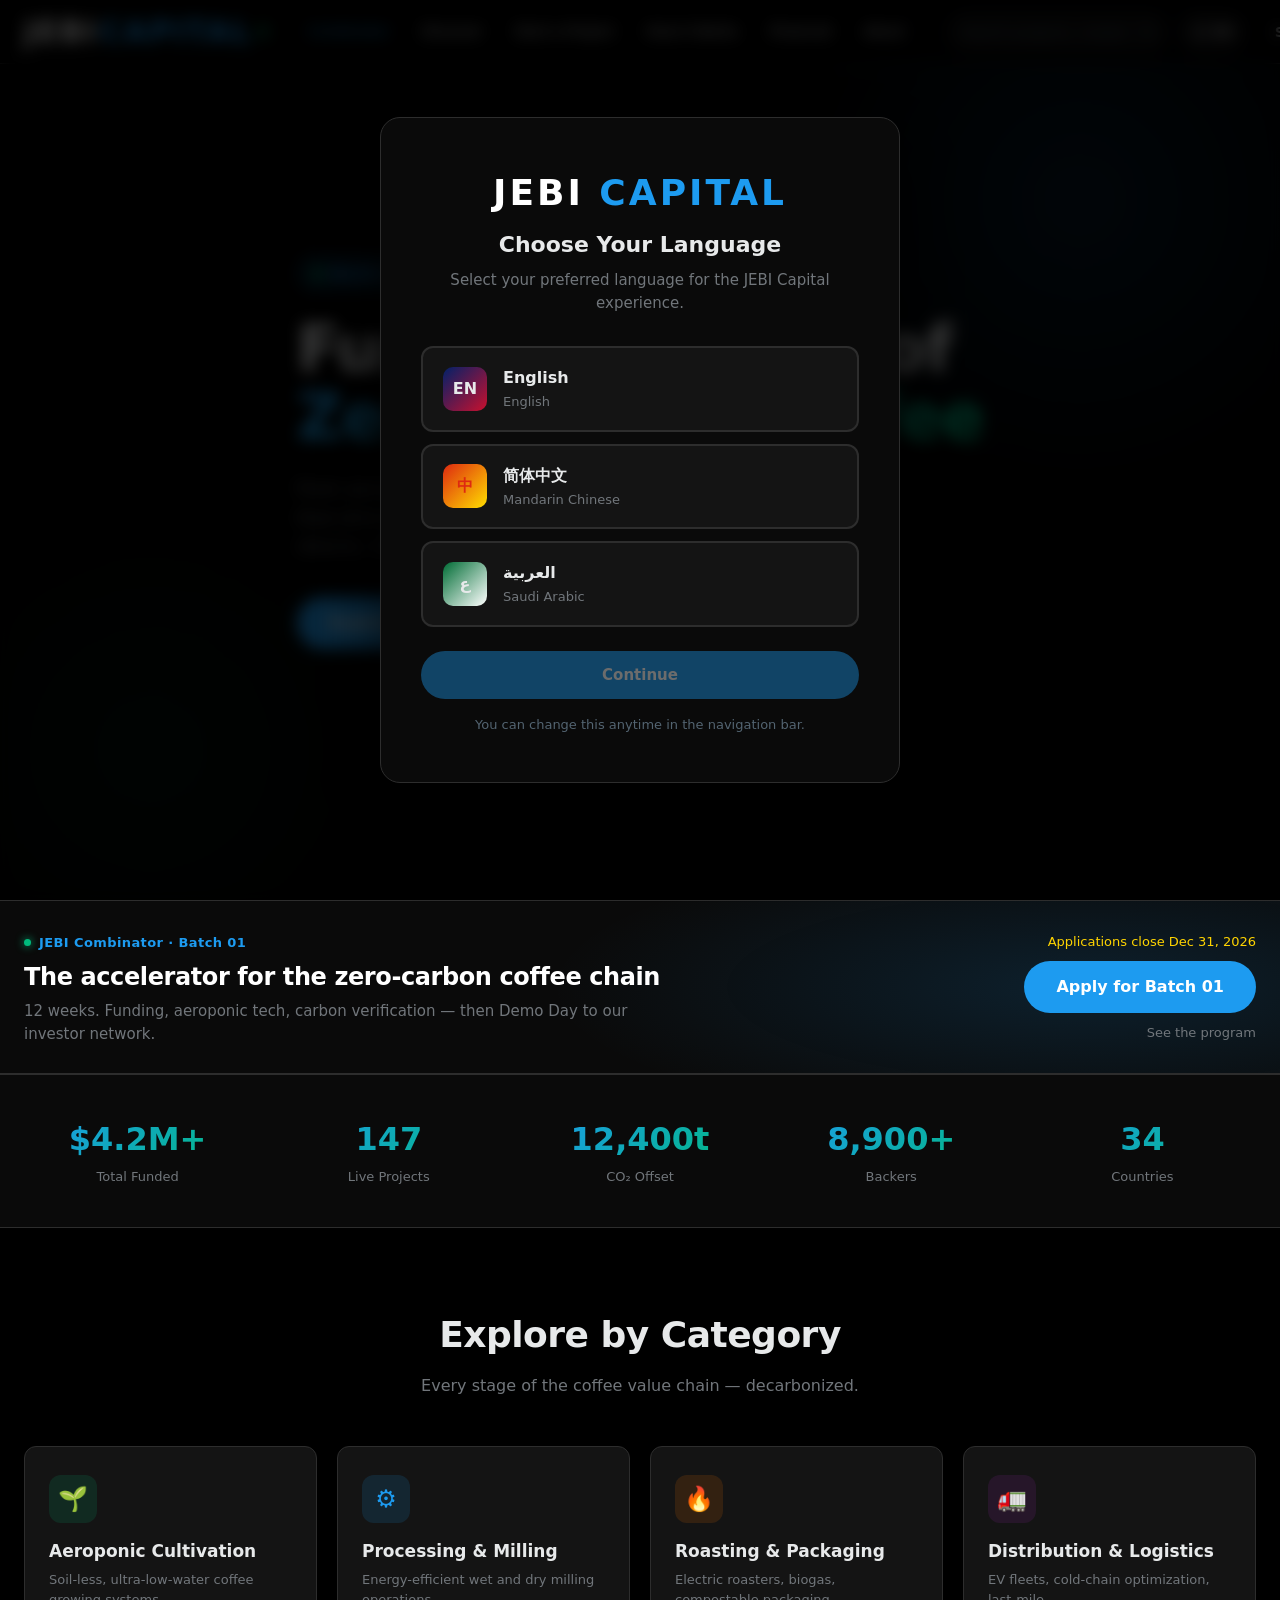
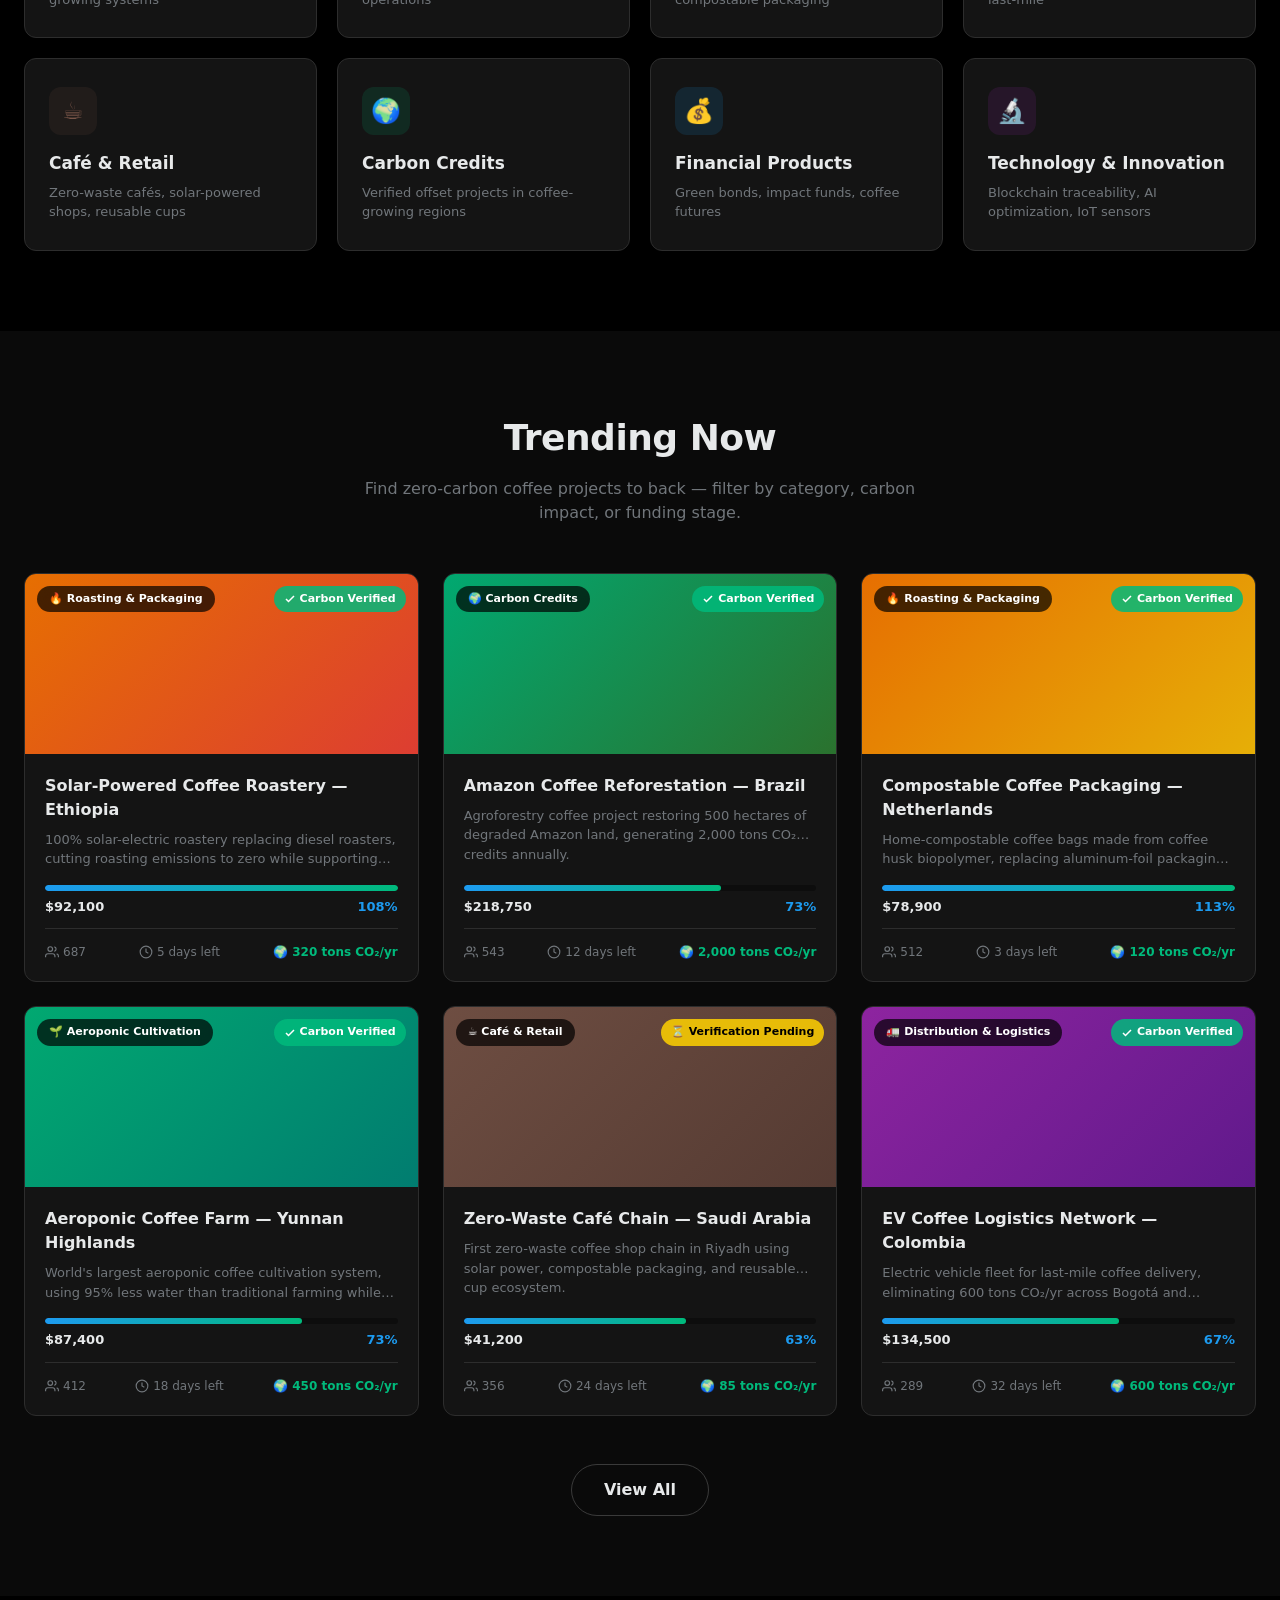
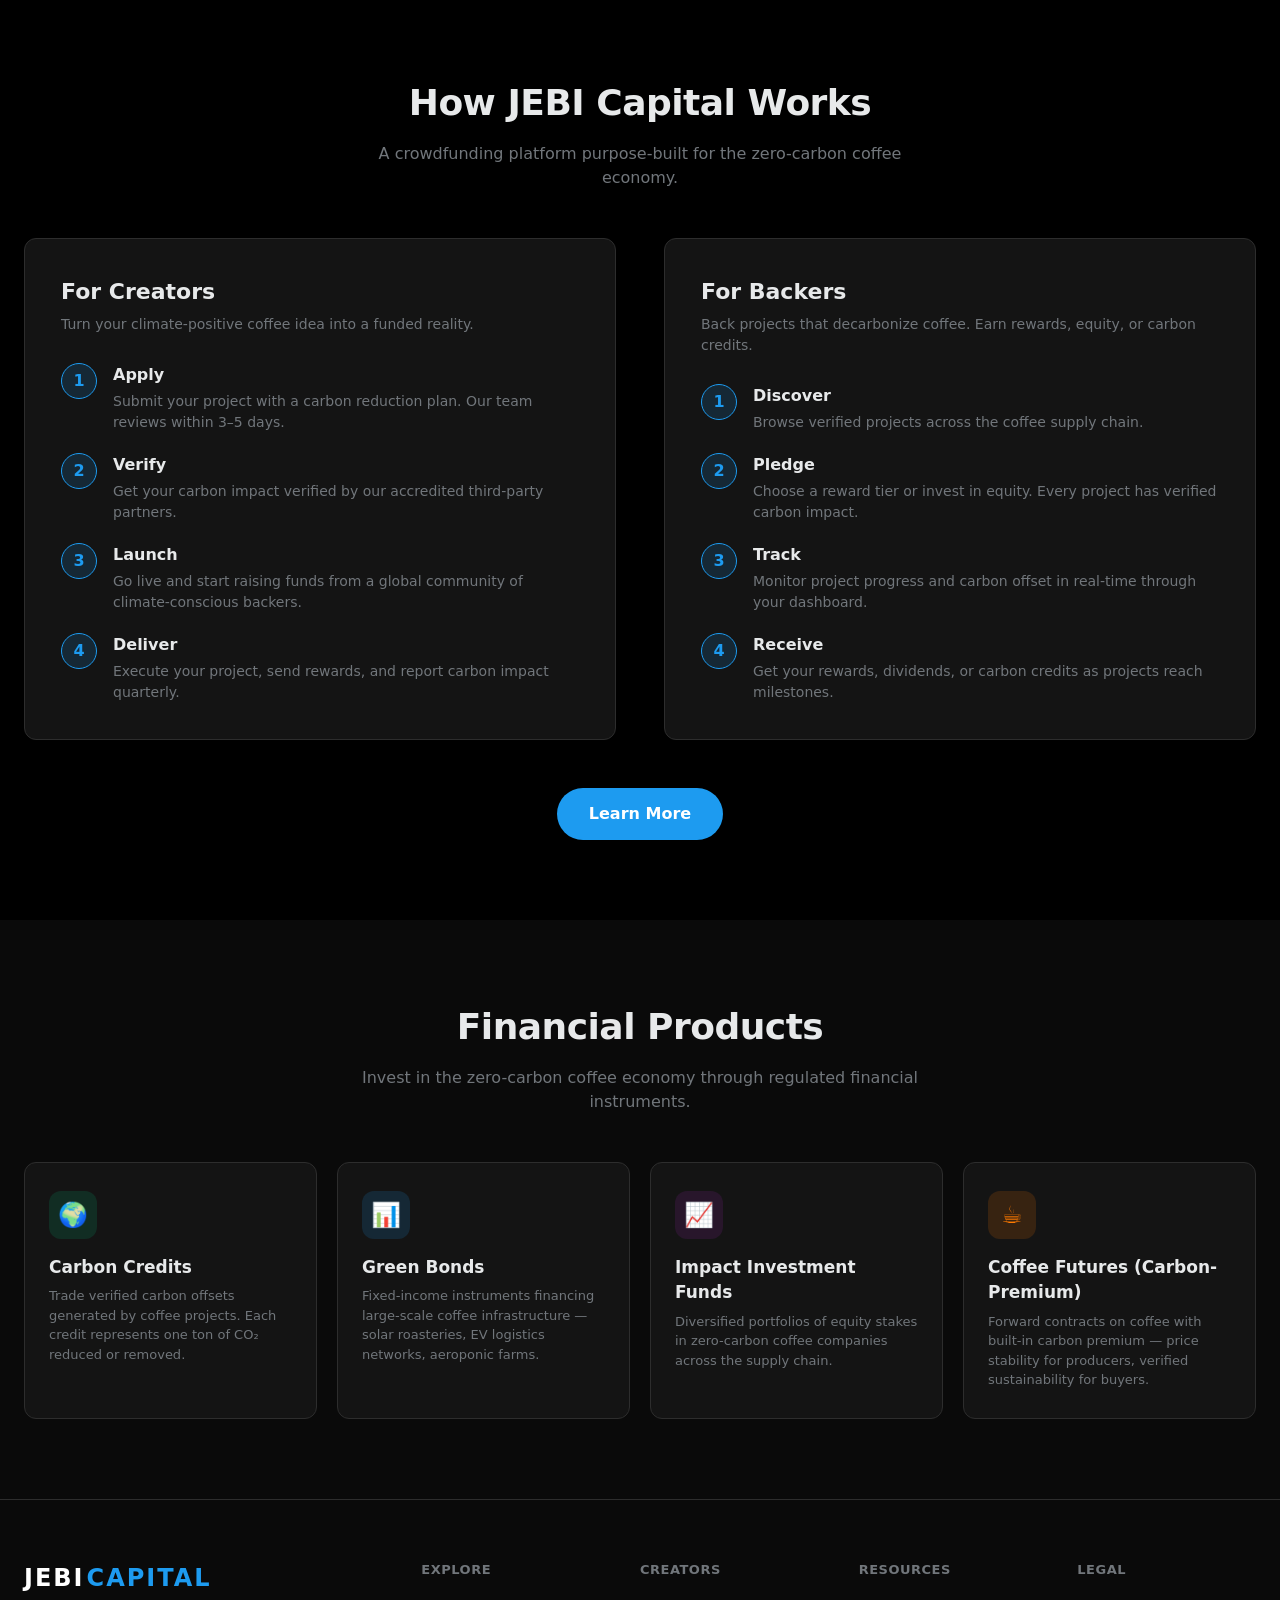
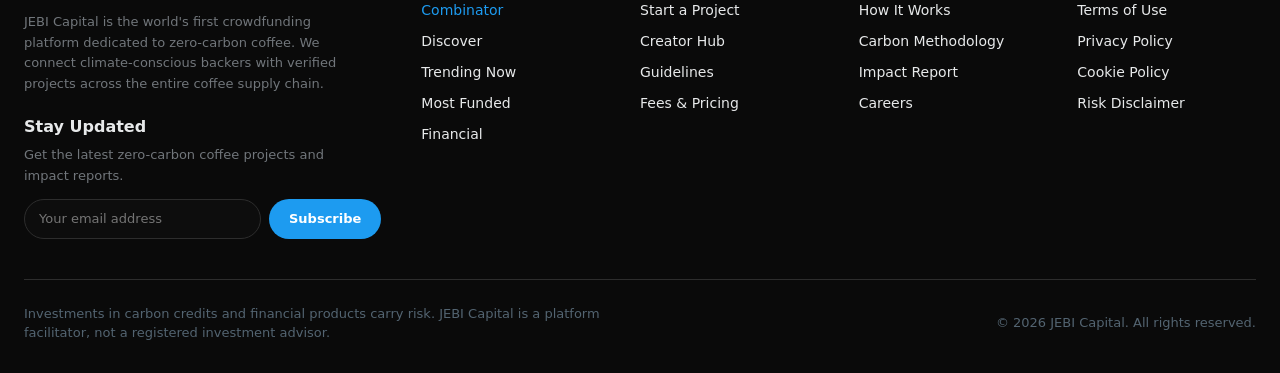
==== commit cd076c57: "Add JEBI Combinator: batch.html accelerator page + homepage batch banner - New batch.html: YC-style " ====
--- a/index.html
+++ b/index.html
@@ -40,6 +40,25 @@
       </div>
     </section>
 
+    <!-- BATCH BANNER — JEBI COMBINATOR -->
+    <section class="batch-banner">
+      <div class="container batch-banner-inner">
+        <div class="batch-banner-main">
+          <div class="batch-banner-tag">
+            <span class="dot"></span>
+            <span data-i18n="batchBanner.tag">JEBI Combinator · Batch 01</span>
+          </div>
+          <h3 class="batch-banner-title" data-i18n="batchBanner.title">The accelerator for the zero-carbon coffee chain</h3>
+          <p class="batch-banner-sub" data-i18n="batchBanner.subtitle">12 weeks. Funding, aeroponic tech, carbon verification — then Demo Day to our investor network.</p>
+        </div>
+        <div class="batch-banner-side">
+          <span class="batch-banner-deadline" data-i18n="batchBanner.deadline">Applications close Dec 31, 2026</span>
+          <a href="batch.html" class="btn btn-primary batch-banner-cta"><span data-i18n="batchBanner.cta">Apply for Batch 01</span></a>
+          <a href="batch.html" class="batch-banner-link" data-i18n="batchBanner.secondary">See the program →</a>
+        </div>
+      </div>
+    </section>
+
     <!-- STATS -->
     <section class="stats-bar">
       <div class="container">
--- a/css/style.css
+++ b/css/style.css
@@ -1558,3 +1558,324 @@
   .modal-box { padding: 32px 24px; }
   .modal-logo { font-size: 28px; }
 }
+
+/* ================================================================
+   JEBI COMBINATOR — batch banner (index) + batch.html page
+================================================================ */
+
+/* accent nav link */
+.nav-link-accent { color: var(--accent); }
+.nav-link-accent:hover { color: #fff; background: var(--accent); }
+
+/* ---------- Homepage banner ---------- */
+.batch-banner {
+  border-top: 1px solid var(--border);
+  border-bottom: 1px solid var(--border);
+  background:
+    radial-gradient(ellipse 60% 120% at 85% 50%, var(--accent-glow), transparent 70%),
+    var(--bg-elev);
+}
+.batch-banner-inner {
+  display: flex;
+  align-items: center;
+  justify-content: space-between;
+  gap: 40px;
+  padding-top: 28px;
+  padding-bottom: 28px;
+}
+.batch-banner-tag {
+  display: inline-flex;
+  align-items: center;
+  gap: 8px;
+  font-size: 13px;
+  font-weight: 600;
+  letter-spacing: .4px;
+  color: var(--accent);
+  margin-bottom: 10px;
+}
+.batch-banner-tag .dot {
+  width: 7px; height: 7px;
+  border-radius: 50%;
+  background: var(--green);
+  box-shadow: 0 0 8px var(--green);
+  animation: pulse 2s ease-in-out infinite;
+}
+.batch-banner-title {
+  font-size: 24px;
+  font-weight: 700;
+  letter-spacing: -.4px;
+  color: #fff;
+  line-height: 1.25;
+}
+.batch-banner-sub {
+  font-size: 15px;
+  color: var(--text-2);
+  margin-top: 8px;
+  max-width: 640px;
+}
+.batch-banner-side {
+  display: flex;
+  flex-direction: column;
+  align-items: flex-end;
+  gap: 10px;
+  flex-shrink: 0;
+}
+.batch-banner-deadline {
+  font-size: 13px;
+  color: var(--yellow);
+  font-weight: 500;
+}
+.batch-banner-cta { white-space: nowrap; }
+.batch-banner-link {
+  font-size: 13px;
+  color: var(--text-2);
+  transition: color var(--t-fast);
+}
+.batch-banner-link:hover { color: var(--accent); }
+
+/* ---------- batch.html ---------- */
+.batch-hero {
+  position: relative;
+  padding: calc(var(--nav-h) + 72px) 0 64px;
+  overflow: hidden;
+}
+.batch-hero .hero-bg { position: absolute; inset: 0; z-index: -1; }
+.batch-hero-badge {
+  display: inline-flex;
+  align-items: center;
+  gap: 8px;
+  padding: 6px 14px;
+  border: 1px solid var(--border-2);
+  border-radius: 999px;
+  font-size: 13px;
+  color: var(--accent);
+  background: rgba(0,0,0,.5);
+  margin-bottom: 24px;
+}
+.batch-hero-badge .dot {
+  width: 7px; height: 7px;
+  border-radius: 50%;
+  background: var(--green);
+  box-shadow: 0 0 8px var(--green);
+  animation: pulse 2s ease-in-out infinite;
+}
+.batch-hero-title {
+  font-size: 52px;
+  font-weight: 800;
+  letter-spacing: -1.5px;
+  line-height: 1.1;
+  color: #fff;
+  max-width: 820px;
+}
+.batch-hero-title .accent { color: var(--accent); }
+.batch-hero-sub {
+  font-size: 18px;
+  color: var(--text-2);
+  max-width: 760px;
+  margin-top: 20px;
+  line-height: 1.6;
+}
+.batch-hero-cta {
+  display: flex;
+  align-items: center;
+  gap: 20px;
+  flex-wrap: wrap;
+  margin-top: 32px;
+}
+.batch-hero-deadline { font-size: 14px; color: var(--text-3); }
+
+.batch-stats {
+  display: grid;
+  grid-template-columns: repeat(4, 1fr);
+  border: 1px solid var(--border);
+  border-radius: var(--radius-lg);
+  overflow: hidden;
+  margin-top: 56px;
+  background: rgba(0,0,0,.5);
+}
+.batch-stat {
+  padding: 24px;
+  border-inline-end: 1px solid var(--border);
+}
+.batch-stat:last-child { border-inline-end: none; }
+.batch-stat-num {
+  font-size: 30px;
+  font-weight: 800;
+  letter-spacing: -.5px;
+  color: #fff;
+}
+.batch-stat-num.accent { color: var(--accent); }
+.batch-stat-label { font-size: 13px; color: var(--text-2); margin-top: 4px; }
+
+.batch-section { padding: 72px 0; }
+.batch-section.elev { background: var(--bg-elev); }
+
+.deal-grid {
+  display: grid;
+  grid-template-columns: repeat(2, 1fr);
+  gap: 20px;
+}
+.deal-card {
+  border: 1px solid var(--border);
+  border-radius: var(--radius-lg);
+  padding: 28px;
+  background: var(--bg-card);
+  transition: border-color var(--t), background var(--t);
+}
+.deal-card:hover { border-color: var(--accent); }
+.deal-card-num {
+  font-size: 13px;
+  font-weight: 600;
+  color: var(--accent);
+  letter-spacing: 1px;
+  margin-bottom: 12px;
+}
+.deal-card h3 {
+  font-size: 20px;
+  font-weight: 700;
+  color: #fff;
+  letter-spacing: -.3px;
+}
+.deal-card p { font-size: 14px; color: var(--text-2); margin-top: 8px; line-height: 1.6; }
+
+.batch-timeline {
+  display: grid;
+  grid-template-columns: repeat(4, 1fr);
+  gap: 20px;
+}
+.bt-item { position: relative; padding-top: 20px; }
+.bt-item::before {
+  content: "";
+  position: absolute;
+  top: 0; inset-inline-start: 0;
+  width: 100%; height: 3px;
+  background: var(--border);
+  border-radius: 2px;
+}
+.bt-item.hot::before { background: var(--accent); }
+.bt-phase {
+  font-size: 13px;
+  font-weight: 600;
+  color: var(--accent);
+  margin-top: 14px;
+}
+.bt-item p { font-size: 14px; color: var(--text-2); margin-top: 6px; line-height: 1.6; }
+
+.demo-panel {
+  border: 1px solid var(--border);
+  border-radius: var(--radius-lg);
+  padding: 40px;
+  background:
+    radial-gradient(ellipse 70% 130% at 90% 20%, var(--accent-glow), transparent 70%),
+    var(--bg-card);
+  display: grid;
+  grid-template-columns: 1fr 2fr;
+  gap: 32px;
+  align-items: center;
+}
+.demo-panel h3 { font-size: 30px; font-weight: 800; letter-spacing: -.5px; color: #fff; }
+.demo-panel p { font-size: 15px; color: var(--text-2); line-height: 1.7; }
+
+.tracks-grid {
+  display: grid;
+  grid-template-columns: repeat(3, 1fr);
+  gap: 20px;
+}
+.track-card {
+  border: 1px solid var(--border);
+  border-radius: var(--radius-lg);
+  padding: 28px;
+  background: var(--bg-card);
+  transition: border-color var(--t), transform var(--t);
+}
+.track-card:hover { border-color: var(--green); transform: translateY(-3px); }
+.track-card h3 { font-size: 19px; font-weight: 700; color: #fff; }
+.track-card h3 .t-accent { color: var(--green); }
+.track-card p { font-size: 14px; color: var(--text-2); margin-top: 8px; line-height: 1.6; }
+
+.mentor-grid {
+  display: grid;
+  grid-template-columns: repeat(4, 1fr);
+  gap: 20px;
+}
+.mentor-card {
+  border: 1px solid var(--border);
+  border-radius: var(--radius);
+  padding: 24px;
+  background: var(--bg-card);
+  text-align: center;
+}
+.mentor-avatar {
+  width: 56px; height: 56px;
+  border-radius: 50%;
+  margin: 0 auto 14px;
+  display: flex;
+  align-items: center;
+  justify-content: center;
+  font-size: 22px;
+  font-weight: 700;
+  color: #fff;
+}
+.mentor-card h4 { font-size: 15px; font-weight: 600; color: var(--text); }
+.mentor-card p { font-size: 13px; color: var(--text-2); margin-top: 4px; }
+
+.faq-list { max-width: 800px; margin: 0 auto; }
+.faq-item { border-bottom: 1px solid var(--border); }
+.faq-item button {
+  width: 100%;
+  background: none;
+  border: none;
+  color: var(--text);
+  font-family: var(--font);
+  font-size: 16px;
+  font-weight: 600;
+  text-align: start;
+  padding: 22px 0;
+  display: flex;
+  justify-content: space-between;
+  align-items: center;
+  gap: 16px;
+  cursor: pointer;
+}
+.faq-item button .chev { transition: transform var(--t); color: var(--text-2); flex-shrink: 0; }
+.faq-item.open button .chev { transform: rotate(180deg); }
+.faq-a {
+  max-height: 0;
+  overflow: hidden;
+  transition: max-height var(--t);
+}
+.faq-a p { font-size: 14px; color: var(--text-2); line-height: 1.7; padding-bottom: 22px; }
+.faq-item.open .faq-a { max-height: 300px; }
+
+.batch-apply {
+  border-top: 1px solid var(--border);
+  background:
+    radial-gradient(ellipse 55% 130% at 50% 120%, var(--accent-glow), transparent 70%),
+    var(--bg-elev);
+  text-align: center;
+  padding: 80px 0 88px;
+}
+.batch-apply h2 { font-size: 36px; font-weight: 800; letter-spacing: -.8px; color: #fff; }
+.batch-apply p { font-size: 15px; color: var(--text-2); margin-top: 12px; }
+.batch-apply .btn { margin-top: 28px; }
+
+/* ---------- Responsive ---------- */
+@media (max-width: 960px) {
+  .batch-banner-inner { flex-direction: column; align-items: flex-start; gap: 20px; }
+  .batch-banner-side { align-items: flex-start; }
+  .batch-hero-title { font-size: 38px; }
+  .batch-stats { grid-template-columns: repeat(2, 1fr); }
+  .batch-stat:nth-child(2) { border-inline-end: none; }
+  .batch-stat:nth-child(1), .batch-stat:nth-child(2) { border-bottom: 1px solid var(--border); }
+  .batch-timeline { grid-template-columns: repeat(2, 1fr); }
+  .tracks-grid { grid-template-columns: 1fr; }
+  .mentor-grid { grid-template-columns: repeat(2, 1fr); }
+  .demo-panel { grid-template-columns: 1fr; }
+}
+@media (max-width: 640px) {
+  .deal-grid { grid-template-columns: 1fr; }
+  .batch-timeline { grid-template-columns: 1fr; }
+  .batch-stats { grid-template-columns: 1fr; }
+  .batch-stat { border-inline-end: none; border-bottom: 1px solid var(--border); }
+  .batch-stat:last-child { border-bottom: none; }
+}
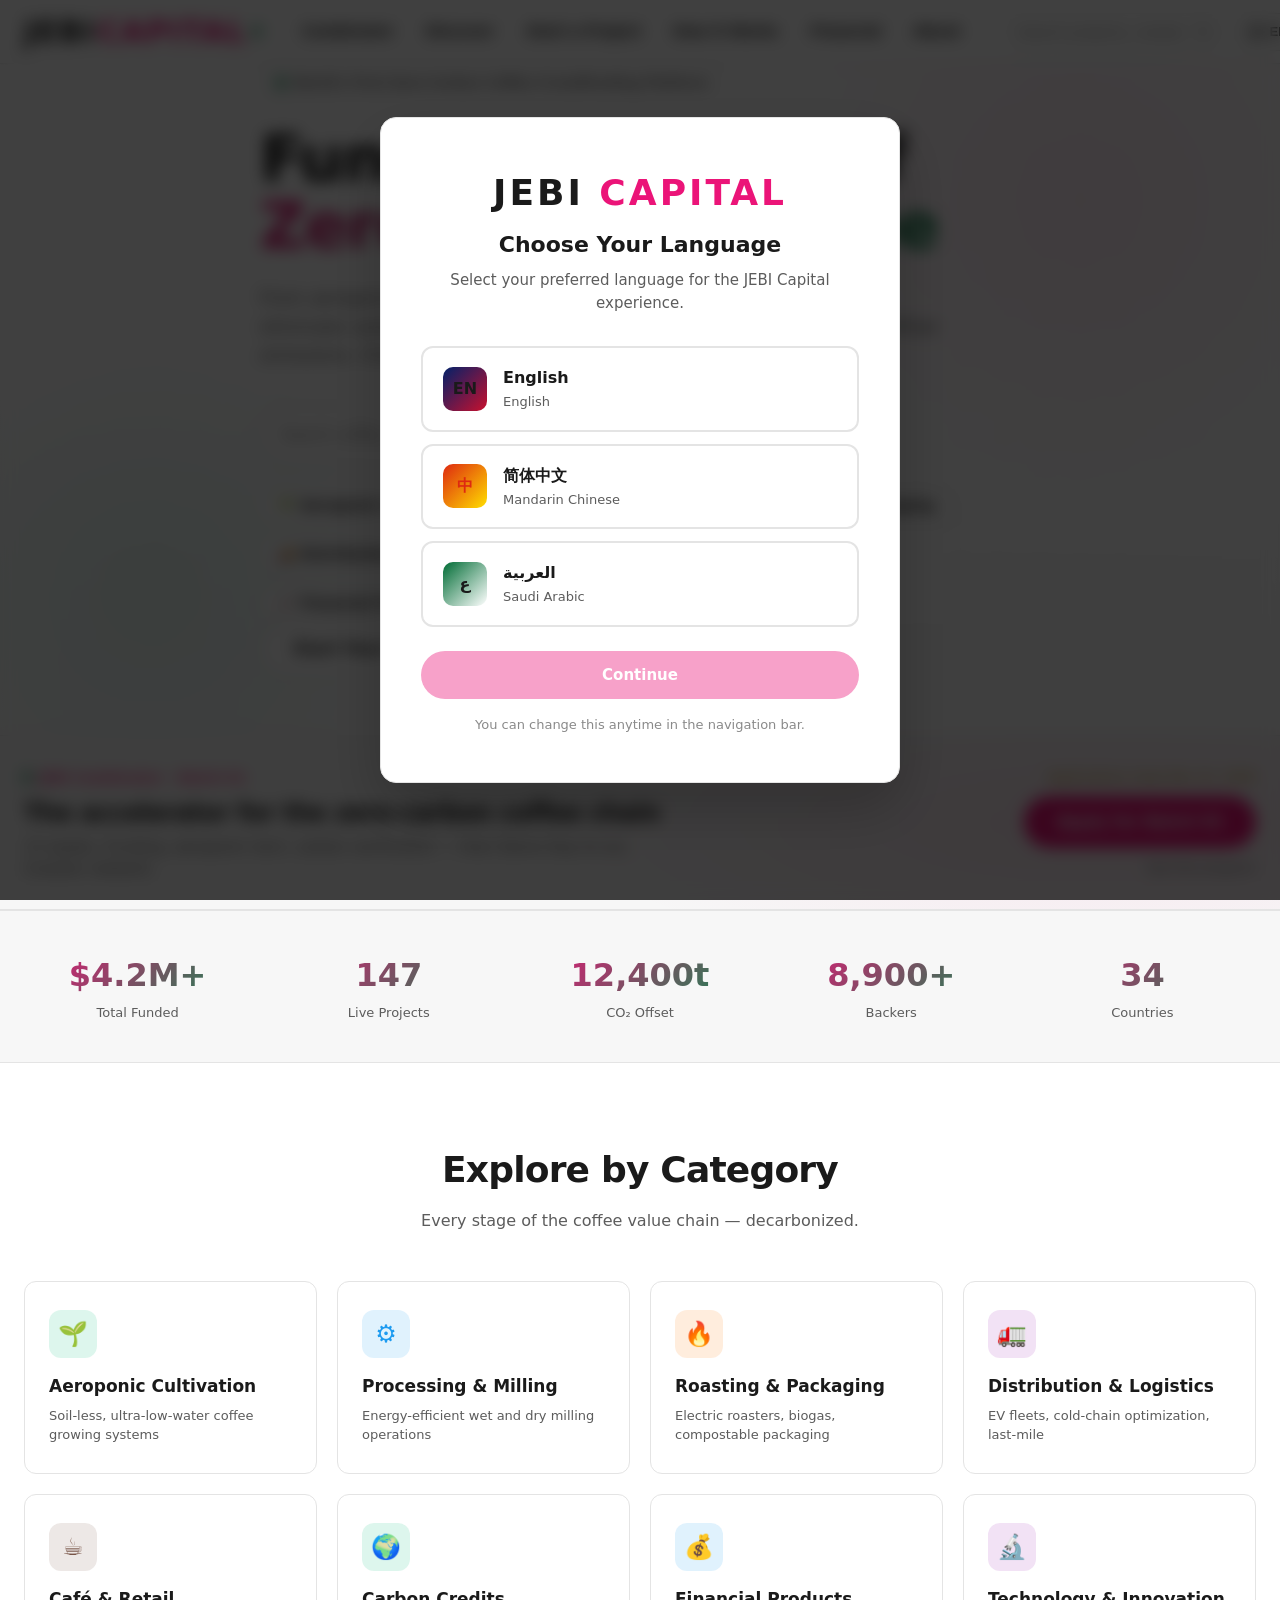
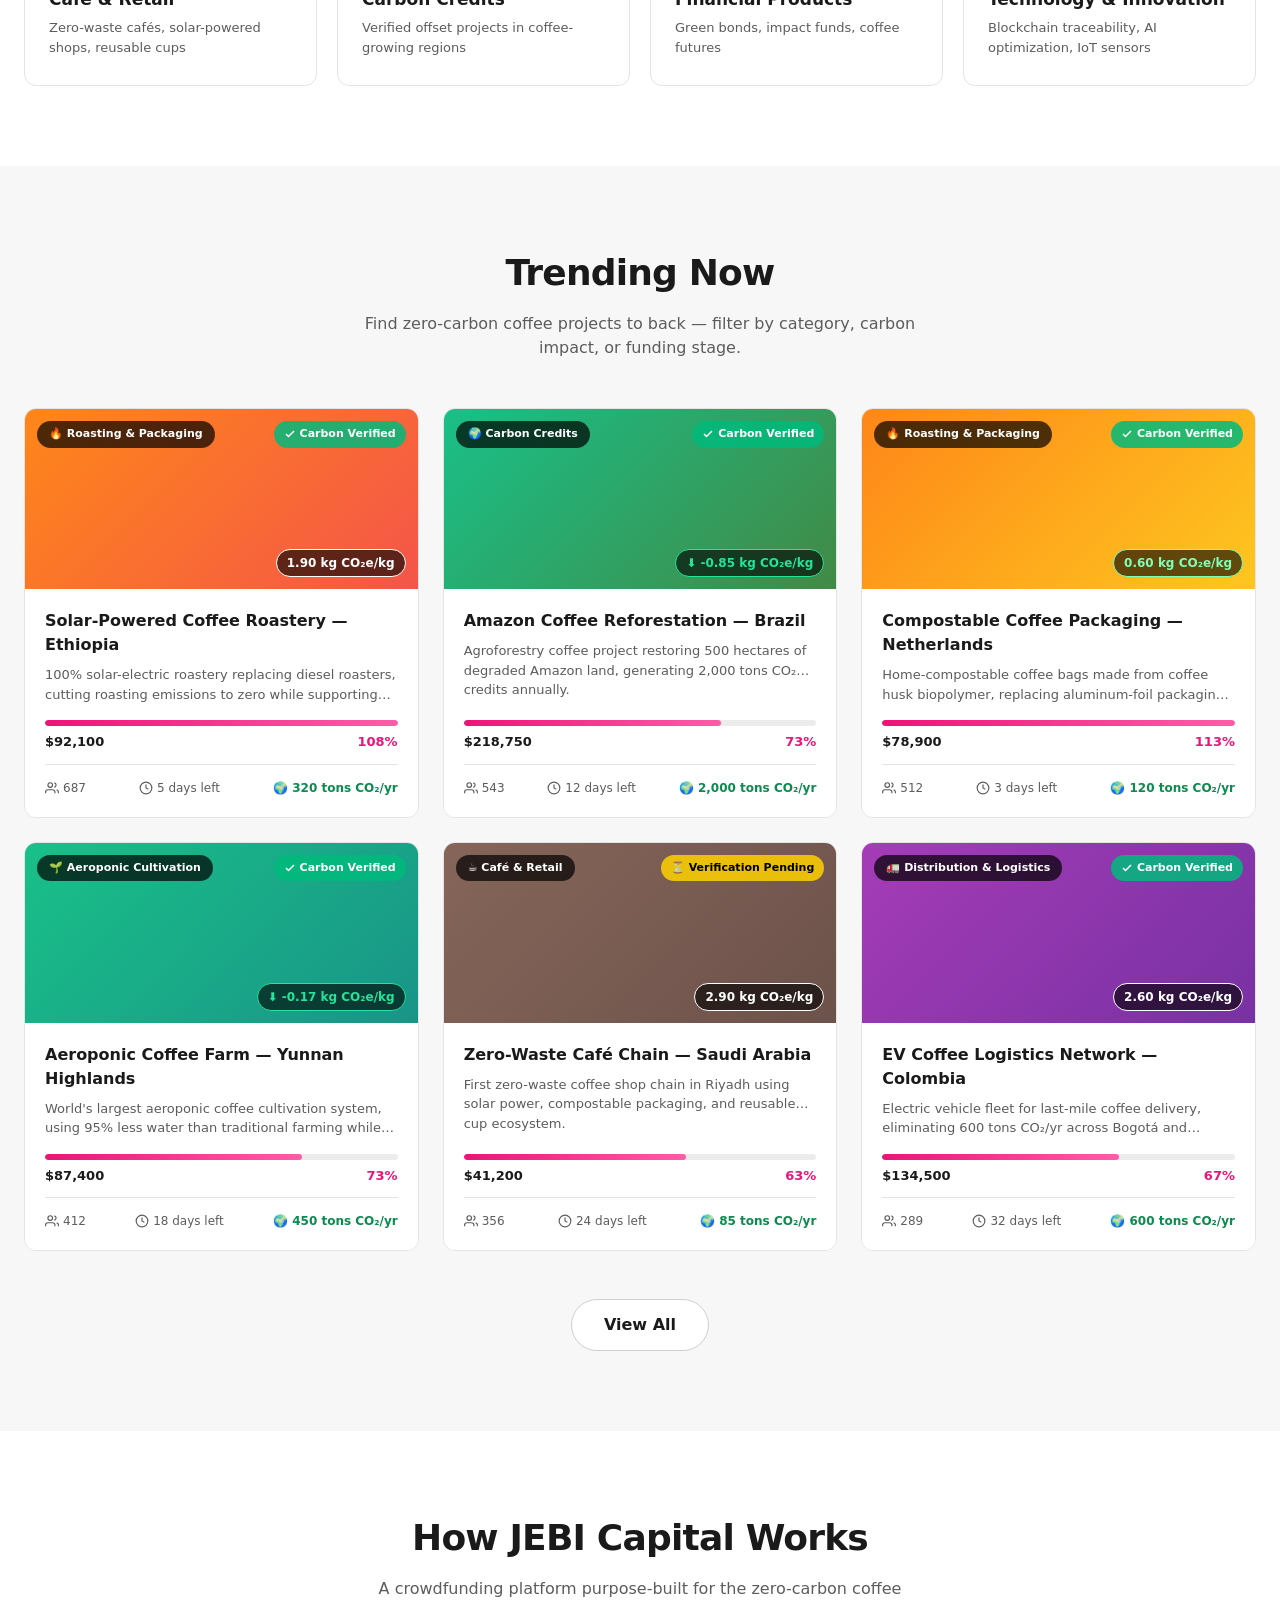
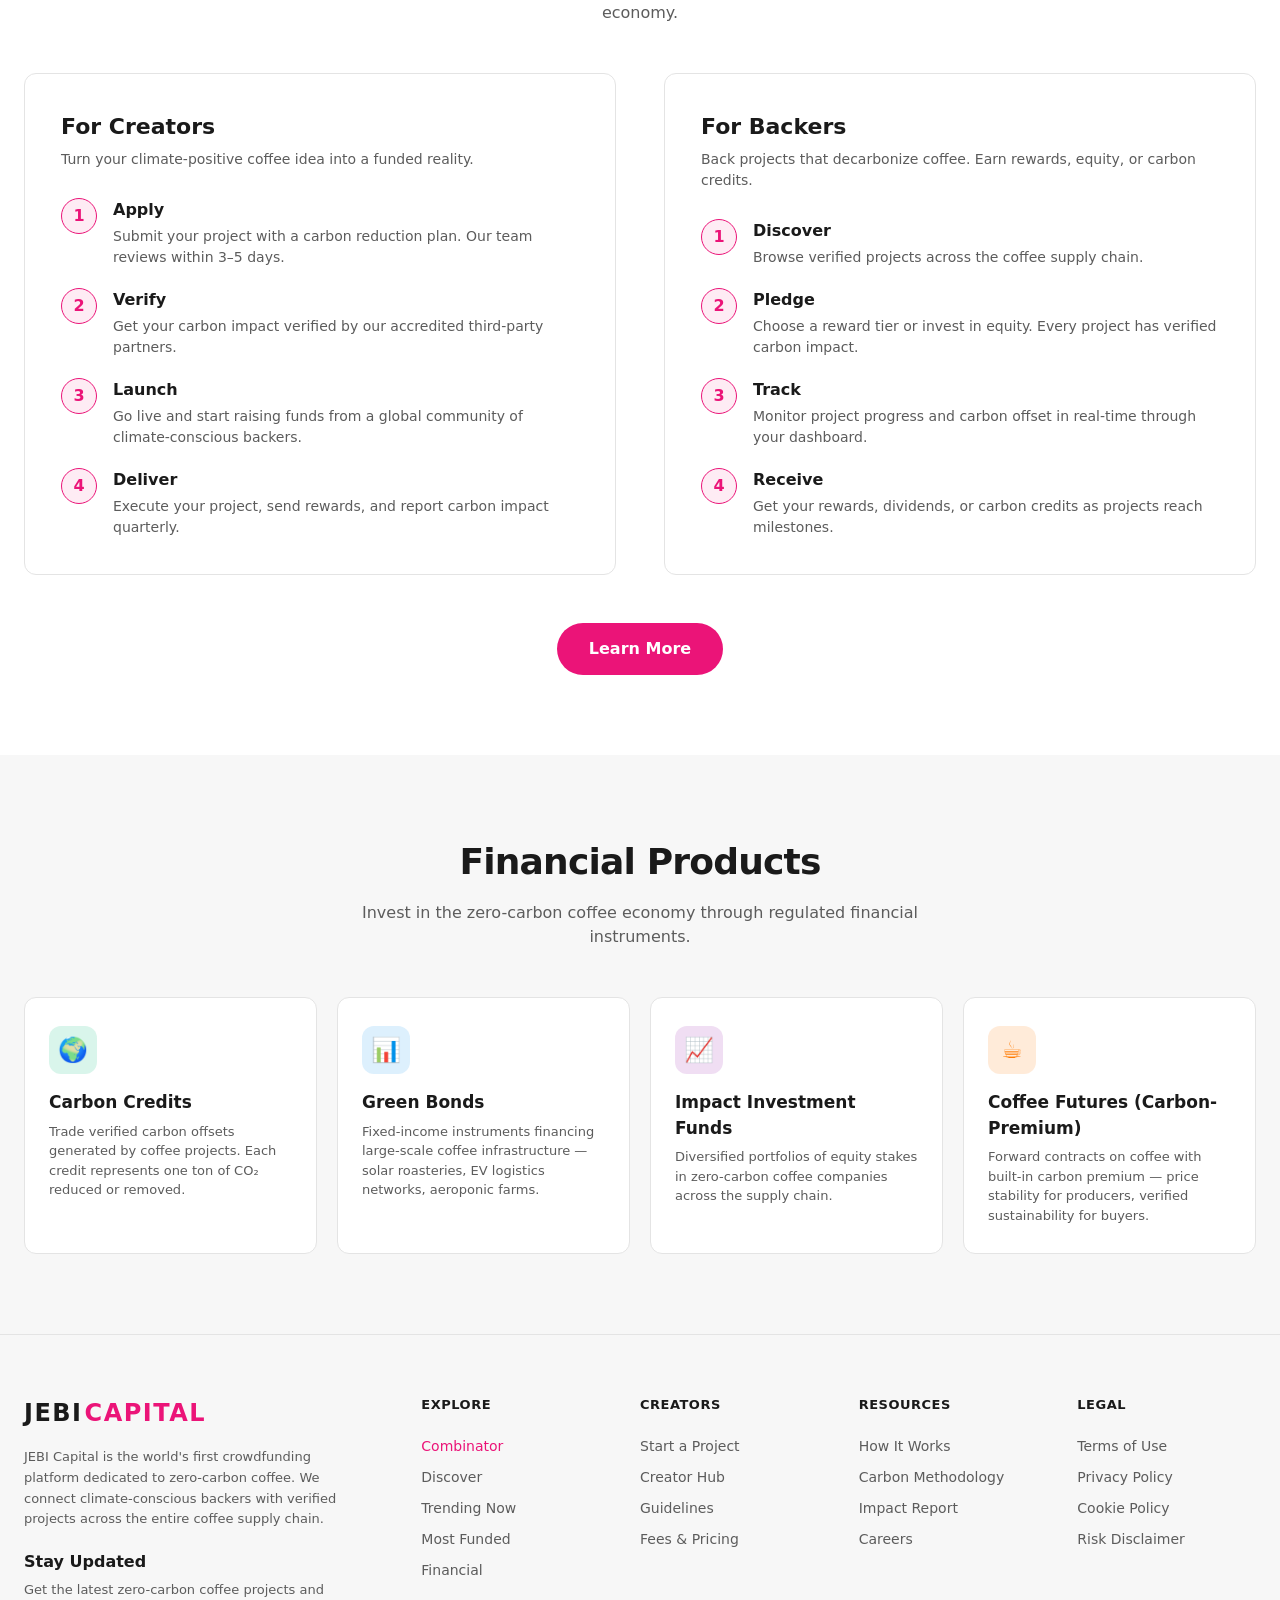
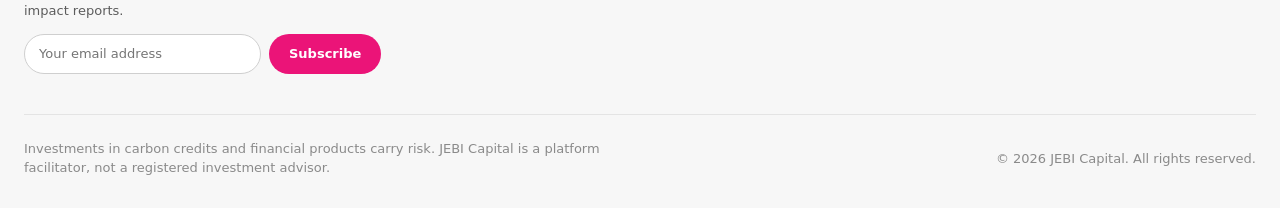
==== commit 0d5e3075: "Redesign site in Indiegogo style: light theme, magenta accent, card grid - css/style.css: Indiegogo " ====
--- a/index.html
+++ b/index.html
@@ -28,10 +28,22 @@
             <span class="accent" data-i18n="hero.titleAccent">Zero-Carbon Coffee</span>
           </h1>
           <p class="hero-subtitle" data-i18n="hero.subtitle">From aeroponic cultivation to your morning cup — back projects that eliminate carbon across the entire coffee supply chain. Earn returns. Offset emissions. Change the industry.</p>
+          <form class="hero-search" action="discover.html" method="get">
+            <input type="text" name="q" data-i18n-attr="placeholder:hero.searchPh" placeholder="Search coffee, carbon credits, green bonds…" aria-label="Search">
+            <button type="submit" class="btn btn-primary"><span data-i18n="hero.ctaPrimary">Explore Projects</span></button>
+          </form>
+
+          <div class="cat-pills">
+            <a href="discover.html?category=aeroponic" class="cat-pill">🌱 <span data-i18n="cat.aeroponic">Aeroponic</span></a>
+            <a href="discover.html?category=processing" class="cat-pill">⚙️ <span data-i18n="cat.processing">Processing</span></a>
+            <a href="discover.html?category=roasting" class="cat-pill">🔥 <span data-i18n="cat.roasting">Roasting</span></a>
+            <a href="discover.html?category=distribution" class="cat-pill">🚚 <span data-i18n="cat.distribution">Logistics</span></a>
+            <a href="discover.html?category=cafe" class="cat-pill">☕ <span data-i18n="cat.cafe">Cafés</span></a>
+            <a href="discover.html?category=carbon" class="cat-pill">🌍 <span data-i18n="cat.carbon">Carbon</span></a>
+            <a href="discover.html?category=financial" class="cat-pill">📈 <span data-i18n="cat.financial">Finance</span></a>
+          </div>
+
           <div class="hero-cta">
-            <a href="discover.html" class="btn btn-primary">
-              <span data-i18n="hero.ctaPrimary">Explore Projects</span>
-            </a>
             <a href="start.html" class="btn btn-outline">
               <span data-i18n="hero.ctaSecondary">Start Your Project</span>
             </a>
--- a/css/style.css
+++ b/css/style.css
@@ -1879,3 +1879,417 @@
   .batch-stat { border-inline-end: none; border-bottom: 1px solid var(--border); }
   .batch-stat:last-child { border-bottom: none; }
 }
+
+/* ---------- Track selection (start.html) ---------- */
+.track-select { display: grid; grid-template-columns: 1fr 1fr; gap: 14px; }
+.track-option { cursor: pointer; }
+.track-option input { position: absolute; opacity: 0; pointer-events: none; }
+.track-box {
+  display: block;
+  border: 1px solid var(--border);
+  border-radius: var(--radius);
+  padding: 18px;
+  background: var(--bg-card);
+  transition: border-color var(--t), background var(--t);
+  height: 100%;
+}
+.track-option:hover .track-box { border-color: var(--border-2); }
+.track-option input:checked + .track-box {
+  border-color: var(--accent);
+  background: rgba(29, 155, 240, .06);
+}
+.track-name {
+  display: flex;
+  align-items: center;
+  gap: 10px;
+  font-size: 15px;
+  font-weight: 600;
+  color: var(--text);
+}
+.track-badge {
+  font-size: 11px;
+  font-weight: 600;
+  color: var(--green);
+  border: 1px solid var(--green);
+  border-radius: 999px;
+  padding: 2px 8px;
+  letter-spacing: .3px;
+}
+.track-desc { display: block; font-size: 13px; color: var(--text-2); margin-top: 6px; line-height: 1.55; }
+.track-note {
+  display: none;
+  margin-top: 12px;
+  padding: 14px 16px;
+  border: 1px solid rgba(29, 155, 240, .35);
+  background: rgba(29, 155, 240, .07);
+  border-radius: var(--radius-sm);
+  font-size: 13px;
+  color: var(--text-2);
+  line-height: 1.6;
+}
+.track-note.visible { display: block; }
+.track-note a { color: var(--accent); margin-inline-start: 4px; white-space: nowrap; }
+@media (max-width: 640px) { .track-select { grid-template-columns: 1fr; } }
+
+/* ---------- Carbon Passport™ ---------- */
+.carbon-chip {
+  position: absolute;
+  bottom: 12px;
+  inset-inline-end: 12px;
+  z-index: 2;
+  padding: 4px 10px;
+  border-radius: 999px;
+  background: rgba(0, 0, 0, 0.75);
+  border: 1px solid var(--yellow);
+  color: var(--yellow);
+  font-size: 12px;
+  font-weight: 700;
+  backdrop-filter: blur(4px);
+  white-space: nowrap;
+}
+.carbon-chip.good {
+  border-color: var(--accent);
+  color: var(--accent);
+}
+.carbon-chip.neg {
+  border-color: var(--green);
+  color: var(--green);
+}
+.cert-badge {
+  display: inline-flex;
+  align-items: center;
+  gap: 4px;
+  padding: 4px 10px;
+  border-radius: 999px;
+  background: rgba(0, 186, 124, 0.12);
+  border: 1px solid rgba(0, 186, 124, 0.4);
+  color: var(--green);
+  font-size: 11px;
+  font-weight: 700;
+  white-space: nowrap;
+}
+.cert-badge.neg {
+  background: rgba(29, 155, 240, 0.12);
+  border-color: rgba(29, 155, 240, 0.4);
+  color: var(--accent);
+}
+.stage-row {
+  display: grid;
+  grid-template-columns: 92px 1fr 52px;
+  align-items: center;
+  gap: 10px;
+  margin-bottom: 8px;
+}
+.stage-label {
+  font-size: 12px;
+  color: var(--text-2);
+  overflow: hidden;
+  text-overflow: ellipsis;
+  white-space: nowrap;
+}
+.stage-bar-track {
+  height: 8px;
+  border-radius: 4px;
+  background: var(--bg-2, rgba(255, 255, 255, 0.08));
+  overflow: hidden;
+}
+.stage-bar {
+  height: 100%;
+  border-radius: 4px;
+  background: var(--yellow);
+}
+.stage-bar.neg {
+  background: var(--green);
+}
+.stage-val {
+  font-size: 12px;
+  font-weight: 700;
+  color: var(--text-2);
+  text-align: end;
+  font-variant-numeric: tabular-nums;
+}
+.stage-val.neg {
+  color: var(--green);
+}
+[dir="rtl"] .stage-val {
+  text-align: start;
+}
+.filter-option input[type="range"] {
+  accent-color: var(--accent);
+  height: 4px;
+}
+
+/* ================================================================
+   INDIEGOGO-STYLE THEME OVERRIDE  (light / magenta / card grid)
+   Loaded last — overrides x.com dark tokens above.
+================================================================= */
+:root {
+  --bg:          #ffffff;
+  --bg-elev:    #f7f7f7;
+  --bg-card:    #ffffff;
+  --bg-hover:   #f2f2f2;
+  --bg-input:   #ffffff;
+  --bg-2:       #ececec;
+  --border:     #e4e4e4;
+  --border-2:   #cfcfcf;
+  --accent:     #eb1478;
+  --accent-h:   #c7115f;
+  --accent-glow: rgba(235, 20, 120, .08);
+  --text:       #1a1a1a;
+  --text-2:     #5c5c5c;
+  --text-3:     #8a8a8a;
+  --green:      #0d8a4f;
+  --yellow:     #b8860b;
+  --red:        #d31c2e;
+  --radius:     12px;
+  --radius-lg:  16px;
+}
+
+body { background: var(--bg); color: var(--text); }
+a:hover { color: var(--accent); }
+
+/* ---------- Navbar: white, solid, subtle shadow ---------- */
+.navbar {
+  background: #ffffff;
+  backdrop-filter: none;
+  -webkit-backdrop-filter: none;
+  border-bottom: 1px solid var(--border);
+  box-shadow: 0 1px 3px rgba(0, 0, 0, .04);
+}
+.navbar.scrolled { background: #ffffff; box-shadow: 0 2px 10px rgba(0, 0, 0, .07); }
+.nav-logo { color: #1a1a1a; letter-spacing: 1.5px; }
+.nav-logo .logo-accent { color: var(--accent); }
+.nav-link, .nav-dropdown-toggle { color: #1a1a1a; font-weight: 600; }
+.nav-link:hover, .nav-dropdown-toggle:hover { color: var(--accent); }
+.nav-dropdown-menu {
+  background: #ffffff;
+  border: 1px solid var(--border);
+  box-shadow: 0 12px 32px rgba(0, 0, 0, .12);
+}
+.nav-dropdown-menu a { color: #1a1a1a; }
+.nav-dropdown-menu a:hover { background: var(--bg-hover); color: var(--accent); }
+.nav-btn-primary { color: #fff; }
+.nav-link-accent:hover { color: #fff; background: var(--accent); }
+
+/* ---------- Buttons: pill, magenta primary ---------- */
+.btn {
+  border-radius: 999px;
+  font-weight: 700;
+  letter-spacing: 0;
+  transition: background var(--t-fast), border-color var(--t-fast), box-shadow var(--t-fast), transform var(--t-fast);
+}
+.btn-primary {
+  background: var(--accent);
+  color: #fff;
+  box-shadow: none;
+}
+.btn-primary:hover { background: var(--accent-h); color: #fff; transform: translateY(-1px); }
+.btn-outline {
+  background: #ffffff;
+  border: 1px solid var(--border-2);
+  color: #1a1a1a;
+}
+.btn-outline:hover { border-color: #1a1a1a; background: #ffffff; color: #1a1a1a; }
+.btn-green { background: var(--green); color: #fff; }
+.reward-select { background: var(--accent); color: #fff; }
+
+/* ---------- Hero: light, editorial ---------- */
+.hero { min-height: 78vh; background: linear-gradient(180deg, #fff 0%, #fff 55%, #fafafa 100%); }
+.hero-grid {
+  background-image:
+    linear-gradient(rgba(0, 0, 0, .035) 1px, transparent 1px),
+    linear-gradient(90deg, rgba(0, 0, 0, .035) 1px, transparent 1px);
+}
+.hero-title { color: #1a1a1a; letter-spacing: -1.5px; }
+.hero-title .accent { color: var(--accent); }
+.hero-subtitle { color: var(--text-2); max-width: 680px; }
+.hero-badge {
+  background: #ffffff;
+  border: 1px solid var(--border);
+  color: var(--text-2);
+}
+
+/* Indiegogo-style hero search */
+.hero-search {
+  display: flex;
+  align-items: center;
+  gap: 8px;
+  max-width: 560px;
+  margin: 28px 0 0;
+  background: #ffffff;
+  border: 1px solid var(--border-2);
+  border-radius: 999px;
+  padding: 6px 6px 6px 20px;
+  box-shadow: 0 2px 12px rgba(0, 0, 0, .05);
+}
+.hero-search input {
+  flex: 1;
+  border: none;
+  outline: none;
+  background: transparent;
+  font-family: var(--font);
+  font-size: 15px;
+  color: var(--text);
+  height: 44px;
+}
+.hero-search input::placeholder { color: var(--text-3); }
+.hero-search button { height: 44px; padding: 0 26px; border-radius: 999px; }
+
+/* Indiegogo-style category pills */
+.cat-pills {
+  display: flex;
+  flex-wrap: wrap;
+  gap: 10px;
+  margin-top: 22px;
+}
+.cat-pill {
+  display: inline-flex;
+  align-items: center;
+  gap: 6px;
+  padding: 8px 16px;
+  border-radius: 999px;
+  background: #ffffff;
+  border: 1px solid var(--border-2);
+  color: #1a1a1a;
+  font-size: 14px;
+  font-weight: 600;
+  transition: border-color var(--t-fast), color var(--t-fast), background var(--t-fast);
+}
+.cat-pill:hover { border-color: var(--accent); color: var(--accent); background: #fff; }
+
+/* ---------- Stats bar ---------- */
+.stats-bar { background: var(--bg-elev); border-block: 1px solid var(--border); }
+.stat-num { color: #1a1a1a; }
+.stat-label { color: var(--text-2); }
+
+/* ---------- Section headings ---------- */
+.section-title { color: #1a1a1a; letter-spacing: -.8px; }
+.section-sub { color: var(--text-2); }
+
+/* ---------- Project cards: white, bordered, lift on hover ---------- */
+.project-card {
+  background: #ffffff;
+  border: 1px solid var(--border);
+  border-radius: var(--radius);
+  overflow: hidden;
+  transition: box-shadow var(--t), transform var(--t), border-color var(--t);
+}
+.project-card:hover {
+  box-shadow: 0 10px 28px rgba(0, 0, 0, .10);
+  transform: translateY(-3px);
+  border-color: var(--border-2);
+}
+.project-img { border-radius: 0; }
+.project-body { background: #ffffff; }
+.project-title { color: #1a1a1a; font-weight: 700; }
+.project-desc { color: var(--text-2); }
+.progress-bar { background: #ececec; }
+.progress-fill { background: linear-gradient(90deg, var(--accent), #ff5ca8); }
+.project-meta .raised { color: #1a1a1a; font-weight: 700; }
+.project-footer { border-top: 1px solid var(--border); }
+.meta-item { color: var(--text-2); }
+.meta-item.carbon { color: var(--green); }
+
+/* ---------- Category tiles ---------- */
+.cat-card {
+  background: #ffffff;
+  border: 1px solid var(--border);
+  border-radius: var(--radius);
+}
+.cat-card:hover { border-color: var(--accent); background: #ffffff; }
+.cat-name { color: #1a1a1a; }
+.cat-desc { color: var(--text-2); }
+
+/* ---------- Forms / inputs ---------- */
+.form-input, .form-textarea, .form-select {
+  background: #ffffff;
+  border: 1px solid var(--border-2);
+  color: #1a1a1a;
+  border-radius: var(--radius-sm);
+}
+.form-input:focus, .form-textarea:focus, .form-select:focus {
+  border-color: var(--accent);
+  box-shadow: 0 0 0 3px rgba(235, 20, 120, .12);
+}
+.form-label { color: #1a1a1a; }
+.req { color: var(--accent); }
+.form-error { color: var(--red); }
+
+/* ---------- Modal ---------- */
+.modal-box { background: #ffffff; box-shadow: 0 24px 60px rgba(0, 0, 0, .22); }
+.modal-logo { color: #1a1a1a; }
+.modal-logo .logo-accent { color: var(--accent); }
+.modal-title { color: #1a1a1a; }
+.modal-subtitle { color: var(--text-2); }
+.modal-continue { color: #fff; }
+.lang-option { background: #ffffff; border-color: var(--border); }
+.lang-option:hover { border-color: var(--accent); background: #ffffff; }
+.lang-name { color: #1a1a1a; }
+.lang-sub { color: var(--text-2); }
+
+/* ---------- Detail page ---------- */
+.detail-breadcrumb, .detail-breadcrumb a { color: var(--text-2); }
+.detail-title { color: #1a1a1a; }
+.detail-meta { color: var(--text-2); }
+.detail-hero-img { border-radius: var(--radius); }
+.detail-stats-bar { background: var(--bg-elev); border: 1px solid var(--border); }
+.detail-stat .num { color: #1a1a1a; }
+.detail-stat .label, .detail-stat .label.num { color: var(--text-2); }
+.detail-tab {
+  color: var(--text-2);
+  border-bottom: 2px solid transparent;
+}
+.detail-tab.active { color: #1a1a1a; border-bottom-color: var(--accent); }
+.detail-story { color: var(--text); }
+.detail-story h3 { color: #1a1a1a; }
+.sidebar-card {
+  background: #ffffff;
+  border: 1px solid var(--border);
+  border-radius: var(--radius);
+}
+.sidebar-card h3 { color: #1a1a1a; }
+.reward-card { background: #ffffff; border: 1px solid var(--border); }
+.reward-card:hover { border-color: var(--accent); }
+.reward-amount { color: var(--accent); }
+.reward-name { color: #1a1a1a; }
+.reward-desc { color: var(--text-2); }
+.reward-meta { color: var(--text-3); }
+.carbon-card { background: #ffffff; }
+.stage-bar-track { background: #ececec; }
+
+/* ---------- Discover sidebar ---------- */
+.filter-sidebar { background: #ffffff; border: 1px solid var(--border); border-radius: var(--radius); }
+.filter-title { color: #1a1a1a; }
+.filter-option { color: var(--text-2); }
+.filter-option:hover { color: #1a1a1a; }
+.discover-sort select { background: #ffffff; border: 1px solid var(--border-2); color: #1a1a1a; }
+.discover-results-count { color: var(--text-2); }
+
+/* ---------- Financial / about / misc cards ---------- */
+.fin-product { background: #ffffff; border: 1px solid var(--border); }
+.fin-product:hover { border-color: var(--border-2); }
+.fin-product h2, .fin-product h3 { color: #1a1a1a; }
+.fin-product p, .fin-product li { color: var(--text-2); }
+.price-label { color: var(--text-2); }
+.price-val { color: #1a1a1a; }
+.fin-disclaimer { color: var(--text-3); background: var(--bg-elev); }
+.demo-panel h3, .track-card h3, .deal-card h3 { color: #1a1a1a; }
+.batch-banner-title, .batch-hero-title, .batch-stat-num, .batch-apply h2 { color: #1a1a1a; }
+.batch-hero-sub, .batch-hero-deadline, .batch-banner-sub { color: var(--text-2); }
+.step-card, .info-card, .value-card, .mission-card { background: #ffffff; border-color: var(--border); }
+.step-card h3, .info-card h3, .value-card h3, .mission-card h3 { color: #1a1a1a; }
+.step-card p, .info-card p, .value-card p, .mission-card p { color: var(--text-2); }
+
+/* ---------- Footer ---------- */
+.footer { background: var(--bg-elev); border-top: 1px solid var(--border); }
+.footer-brand, .footer-col h4 { color: #1a1a1a; }
+.footer-col a, .footer-tagline { color: var(--text-2); }
+.footer-col a:hover { color: var(--accent); }
+.footer-bottom { color: var(--text-3); border-top-color: var(--border); }
+.footer-newsletter input { background: #ffffff; border: 1px solid var(--border-2); color: #1a1a1a; }
+
+/* ---------- Badges on imagery keep contrast ---------- */
+.project-img .cat-badge, .project-img .verified-badge { color: #fff; }
+.carbon-chip { background: rgba(0, 0, 0, .62); border-color: #fff; color: #fff; }
+.carbon-chip.good { border-color: #7dffb8; color: #7dffb8; }
+.carbon-chip.neg { border-color: #24e39b; color: #24e39b; }
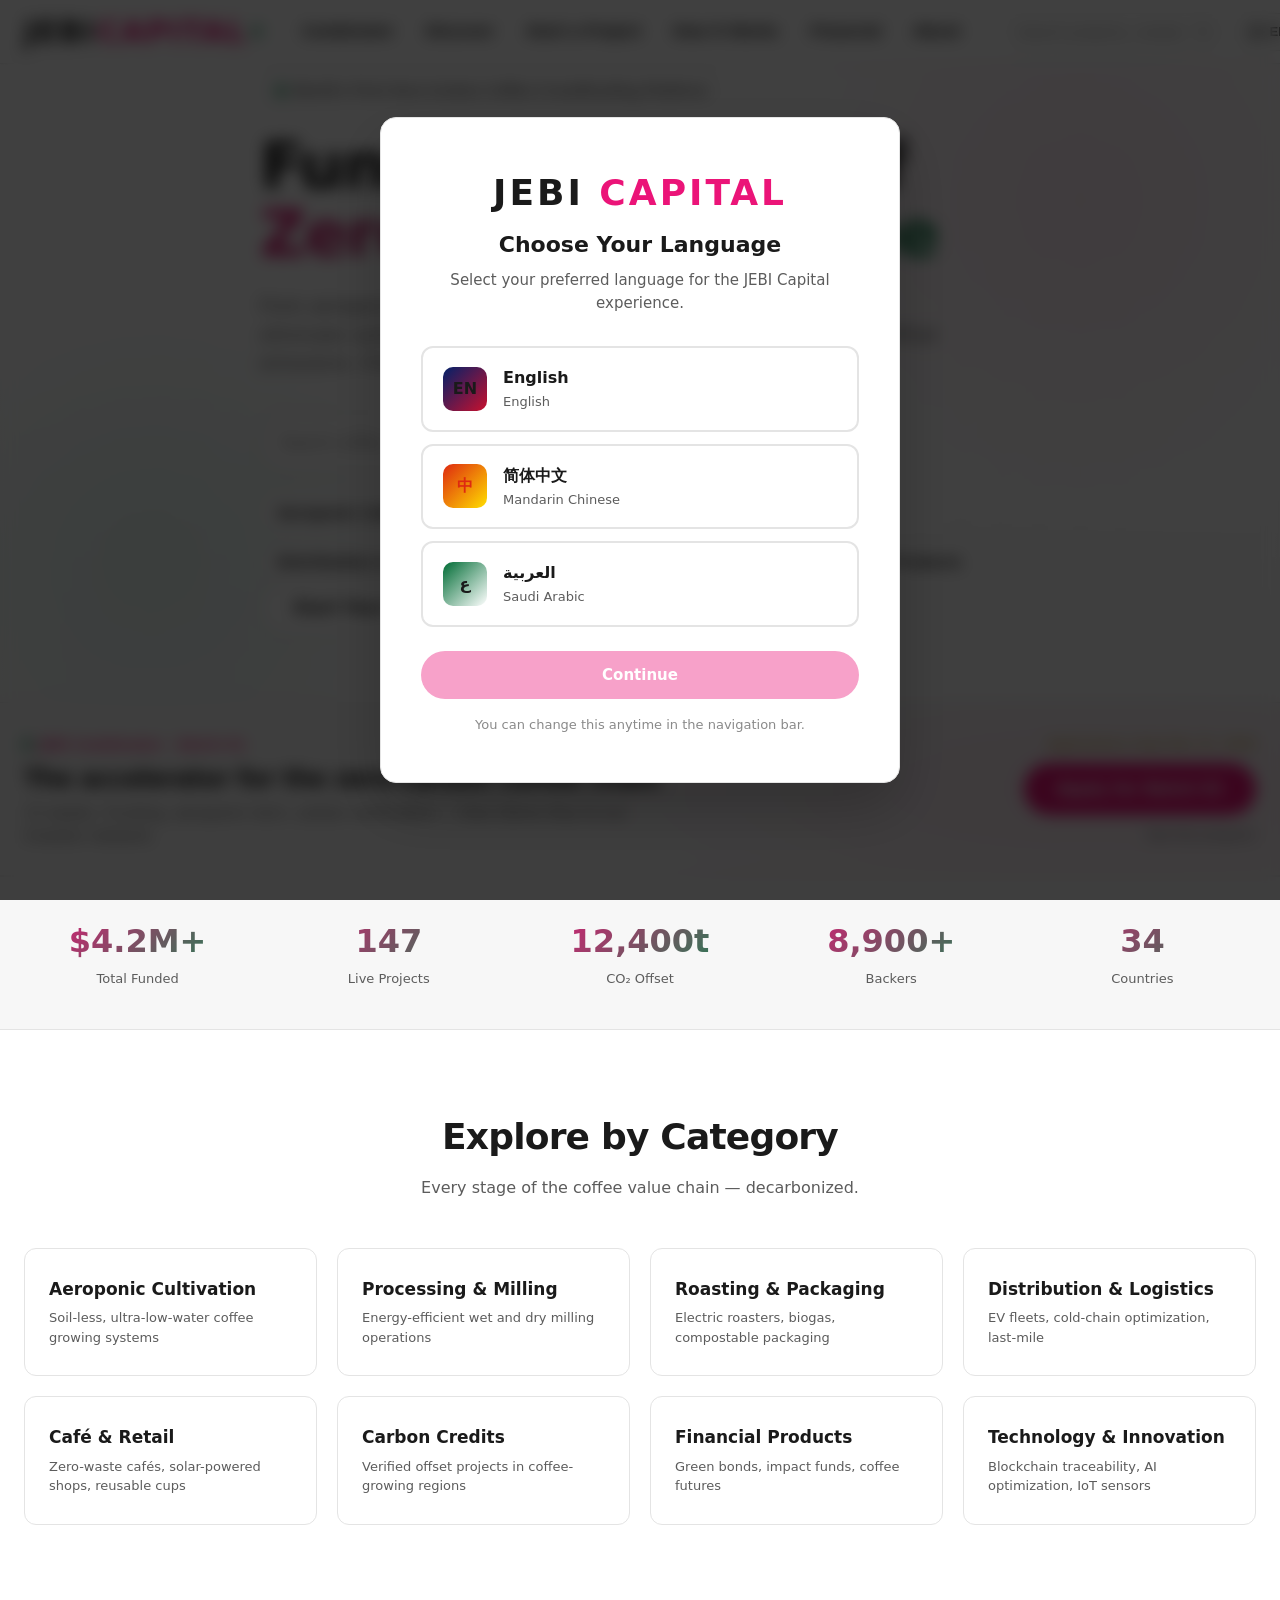
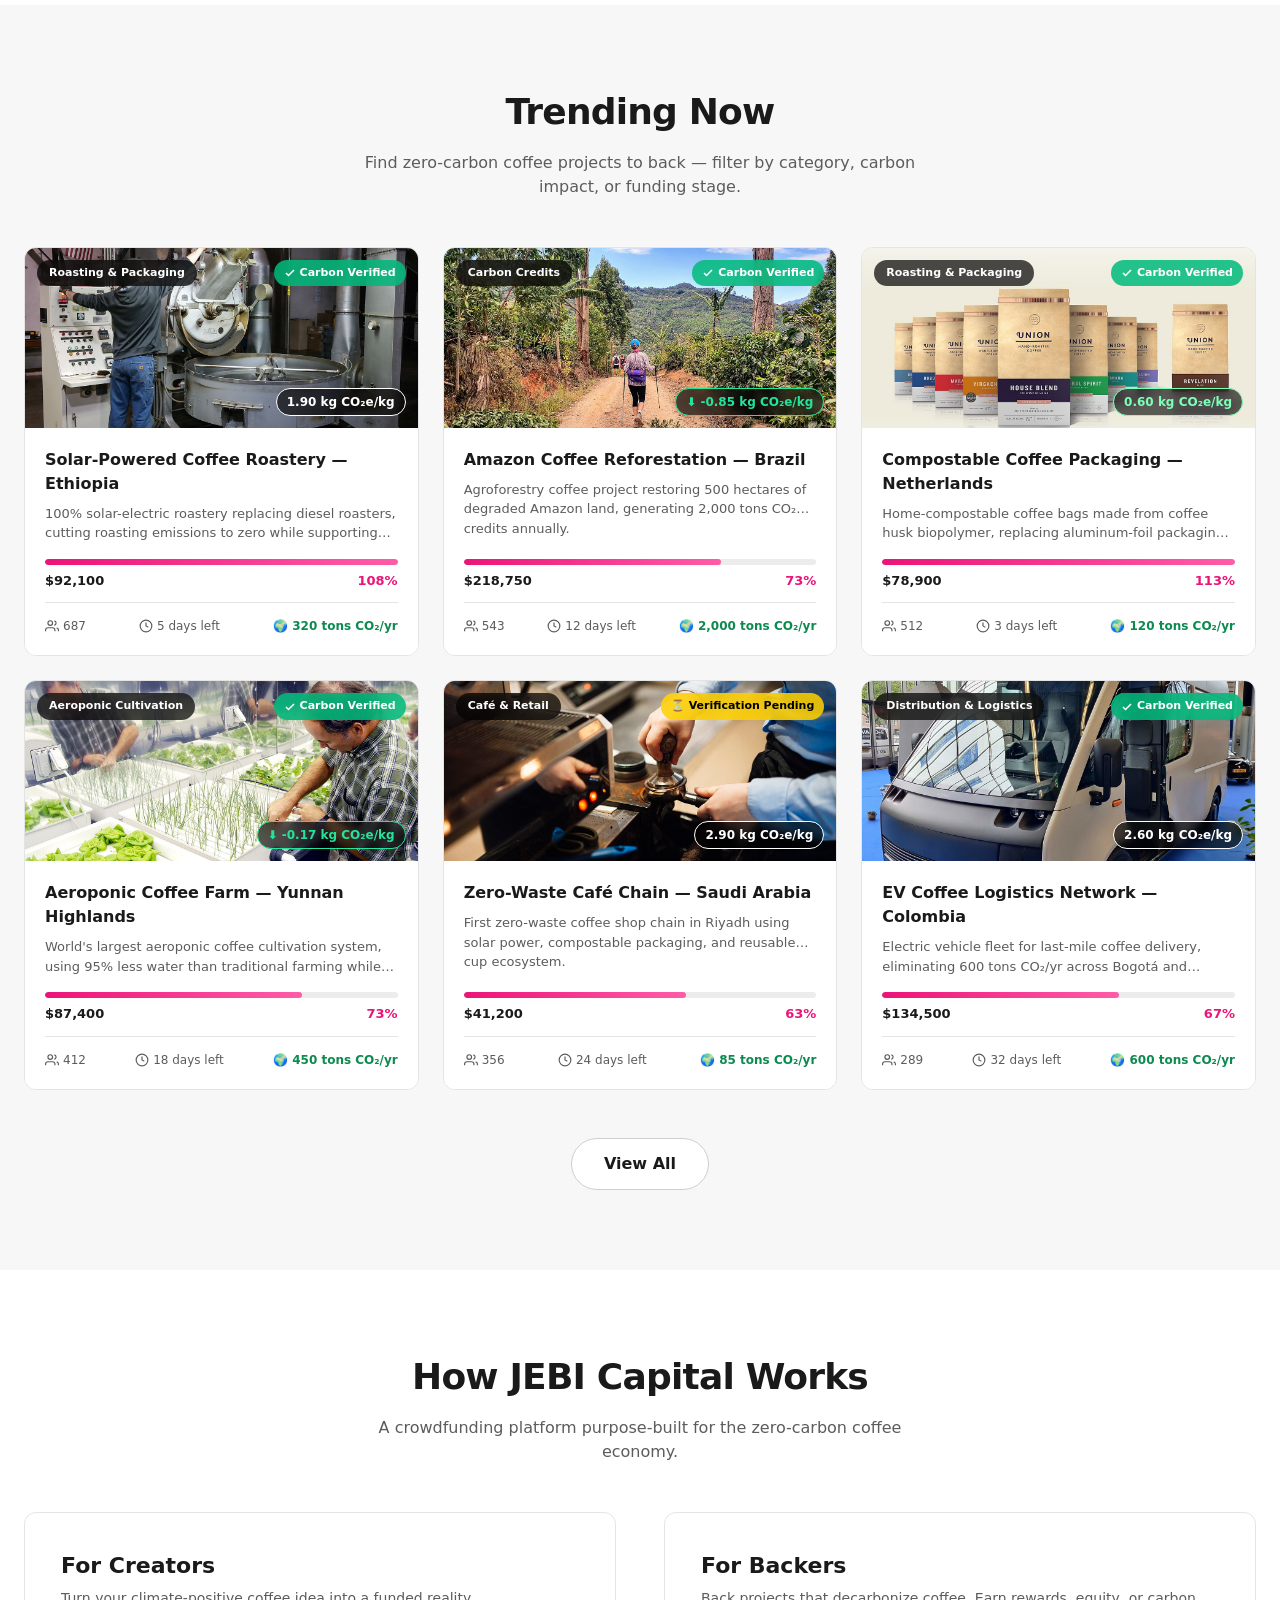
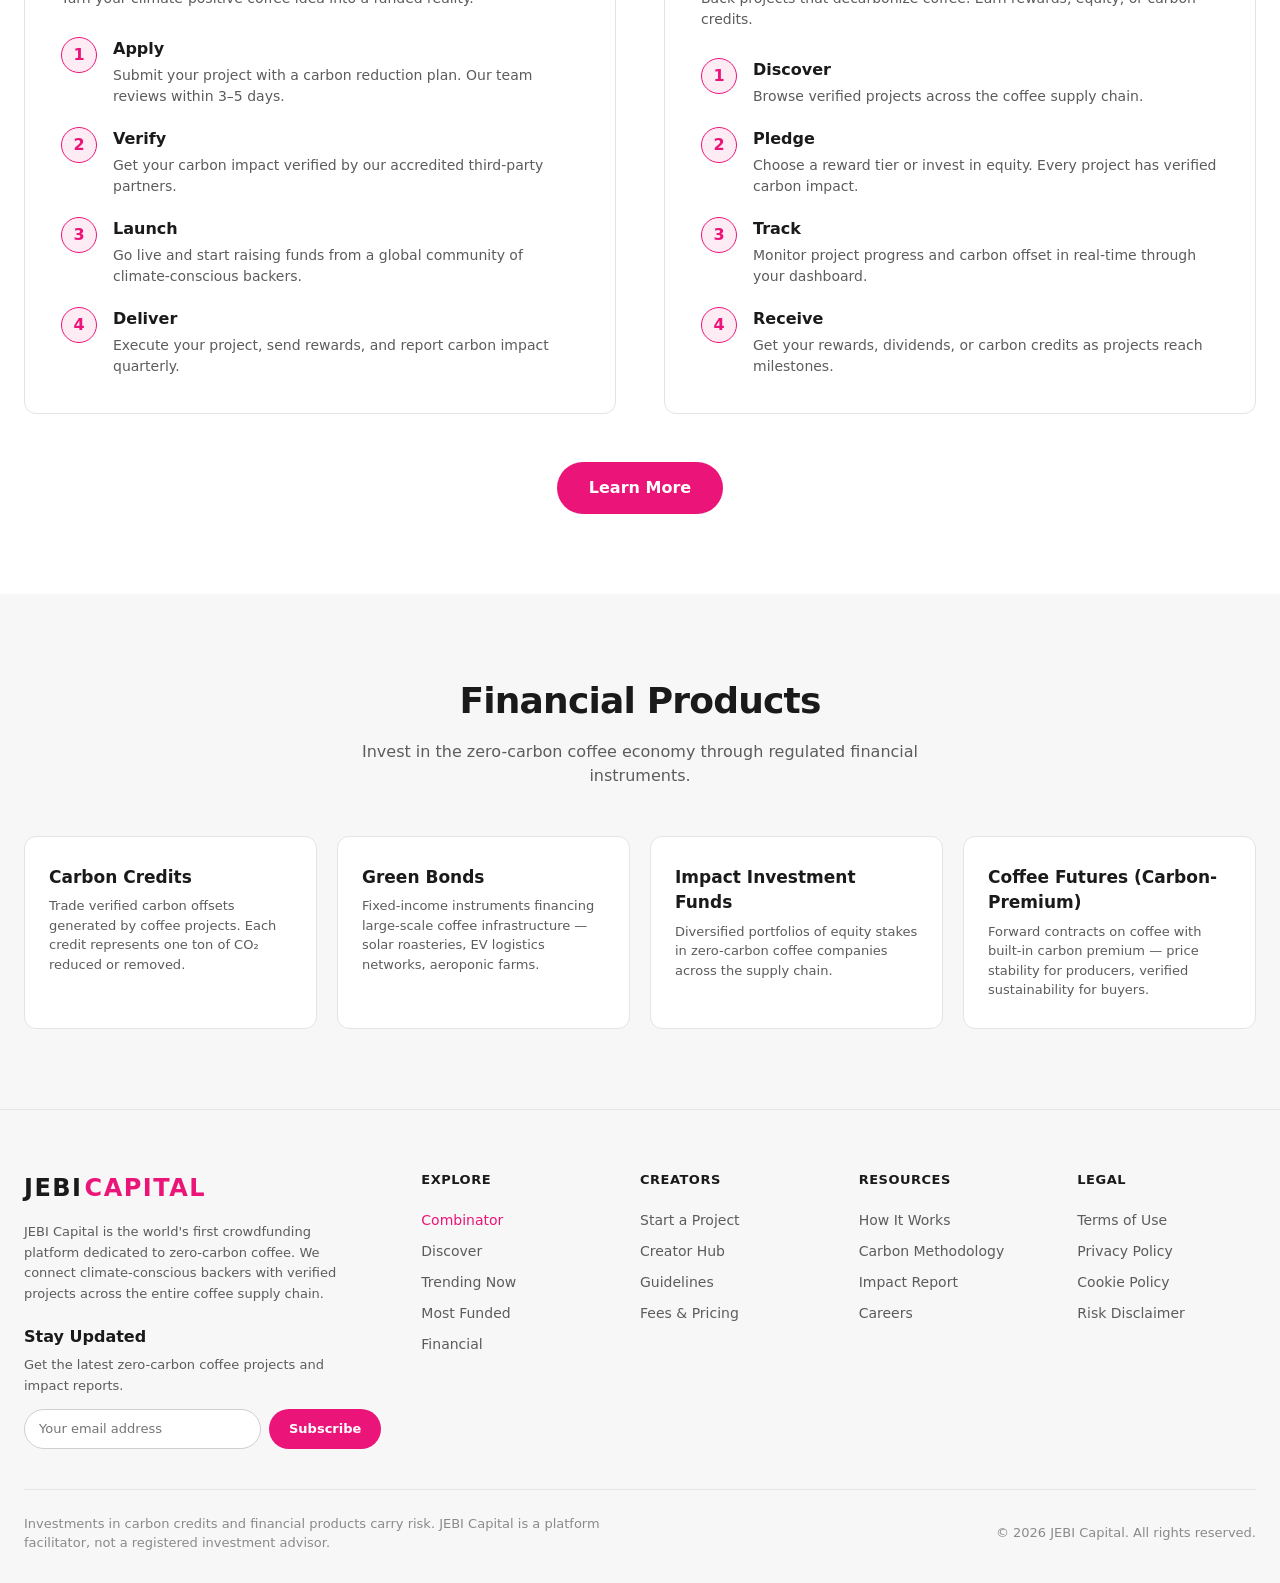
==== commit dbf5e114: "Remove category icons; add real photos for all 9 projects - Category icons (emoji) removed from pill" ====
--- a/index.html
+++ b/index.html
@@ -34,13 +34,13 @@
           </form>
 
           <div class="cat-pills">
-            <a href="discover.html?category=aeroponic" class="cat-pill">🌱 <span data-i18n="cat.aeroponic">Aeroponic</span></a>
-            <a href="discover.html?category=processing" class="cat-pill">⚙️ <span data-i18n="cat.processing">Processing</span></a>
-            <a href="discover.html?category=roasting" class="cat-pill">🔥 <span data-i18n="cat.roasting">Roasting</span></a>
-            <a href="discover.html?category=distribution" class="cat-pill">🚚 <span data-i18n="cat.distribution">Logistics</span></a>
-            <a href="discover.html?category=cafe" class="cat-pill">☕ <span data-i18n="cat.cafe">Cafés</span></a>
-            <a href="discover.html?category=carbon" class="cat-pill">🌍 <span data-i18n="cat.carbon">Carbon</span></a>
-            <a href="discover.html?category=financial" class="cat-pill">📈 <span data-i18n="cat.financial">Finance</span></a>
+            <a href="discover.html?category=aeroponic" class="cat-pill"><span data-i18n="cat.aeroponic">Aeroponic</span></a>
+            <a href="discover.html?category=processing" class="cat-pill"><span data-i18n="cat.processing">Processing</span></a>
+            <a href="discover.html?category=roasting" class="cat-pill"><span data-i18n="cat.roasting">Roasting</span></a>
+            <a href="discover.html?category=distribution" class="cat-pill"><span data-i18n="cat.distribution">Logistics</span></a>
+            <a href="discover.html?category=cafe" class="cat-pill"><span data-i18n="cat.cafe">Cafés</span></a>
+            <a href="discover.html?category=carbon" class="cat-pill"><span data-i18n="cat.carbon">Carbon</span></a>
+            <a href="discover.html?category=financial" class="cat-pill"><span data-i18n="cat.financial">Finance</span></a>
           </div>
 
           <div class="hero-cta">
@@ -225,22 +225,18 @@
         </div>
         <div class="cat-grid">
           <div class="cat-card" onclick="window.location.href='financial.html#carbon-credits'">
-            <div class="cat-icon" style="background:rgba(0,186,124,.15);color:#00ba7c;">🌍</div>
             <div class="cat-name" data-i18n="financial.carbonCreditsTitle">Carbon Credits</div>
             <div class="cat-desc" data-i18n="financial.carbonCreditsD">Trade verified carbon offsets generated by coffee projects.</div>
           </div>
           <div class="cat-card" onclick="window.location.href='financial.html#green-bonds'">
-            <div class="cat-icon" style="background:rgba(29,155,240,.15);color:#1d9bf0;">📊</div>
             <div class="cat-name" data-i18n="financial.greenBondsTitle">Green Bonds</div>
             <div class="cat-desc" data-i18n="financial.greenBondsD">Fixed-income instruments financing large-scale coffee infrastructure.</div>
           </div>
           <div class="cat-card" onclick="window.location.href='financial.html#impact-funds'">
-            <div class="cat-icon" style="background:rgba(156,39,176,.15);color:#9c27b0;">📈</div>
             <div class="cat-name" data-i18n="financial.impactFundsTitle">Impact Investment Funds</div>
             <div class="cat-desc" data-i18n="financial.impactFundsD">Diversified portfolios of equity stakes in zero-carbon coffee companies.</div>
           </div>
           <div class="cat-card" onclick="window.location.href='financial.html#coffee-futures'">
-            <div class="cat-icon" style="background:rgba(255,122,0,.15);color:#ff7a00;">☕</div>
             <div class="cat-name" data-i18n="financial.coffeeFuturesTitle">Coffee Futures (Carbon-Premium)</div>
             <div class="cat-desc" data-i18n="financial.coffeeFuturesD">Forward contracts on coffee with built-in carbon premium.</div>
           </div>
@@ -261,7 +257,6 @@
       const grid = document.getElementById('catGrid');
       grid.innerHTML = CATEGORIES.map(cat => `
         <a href="discover.html?category=${cat.key}" class="cat-card">
-          <div class="cat-icon" style="background:${cat.color}22;color:${cat.color};">${cat.icon}</div>
           <div class="cat-name" data-i18n="cat.${cat.key}">${t('cat.' + cat.key)}</div>
           <div class="cat-desc" data-i18n="cat.${cat.key}D">${t('cat.' + cat.key + 'D')}</div>
         </a>
--- a/css/style.css
+++ b/css/style.css
@@ -2293,3 +2293,15 @@
 .carbon-chip { background: rgba(0, 0, 0, .62); border-color: #fff; color: #fff; }
 .carbon-chip.good { border-color: #7dffb8; color: #7dffb8; }
 .carbon-chip.neg { border-color: #24e39b; color: #24e39b; }
+
+/* ---------- Project photos ---------- */
+.project-img { aspect-ratio: 16 / 9; overflow: hidden; background: var(--bg-elev); }
+.project-photo {
+  width: 100%;
+  height: 100%;
+  object-fit: cover;
+  display: block;
+  transition: transform var(--t);
+}
+.project-card:hover .project-photo { transform: scale(1.04); }
+.detail-hero-img { aspect-ratio: 21 / 9; overflow: hidden; }
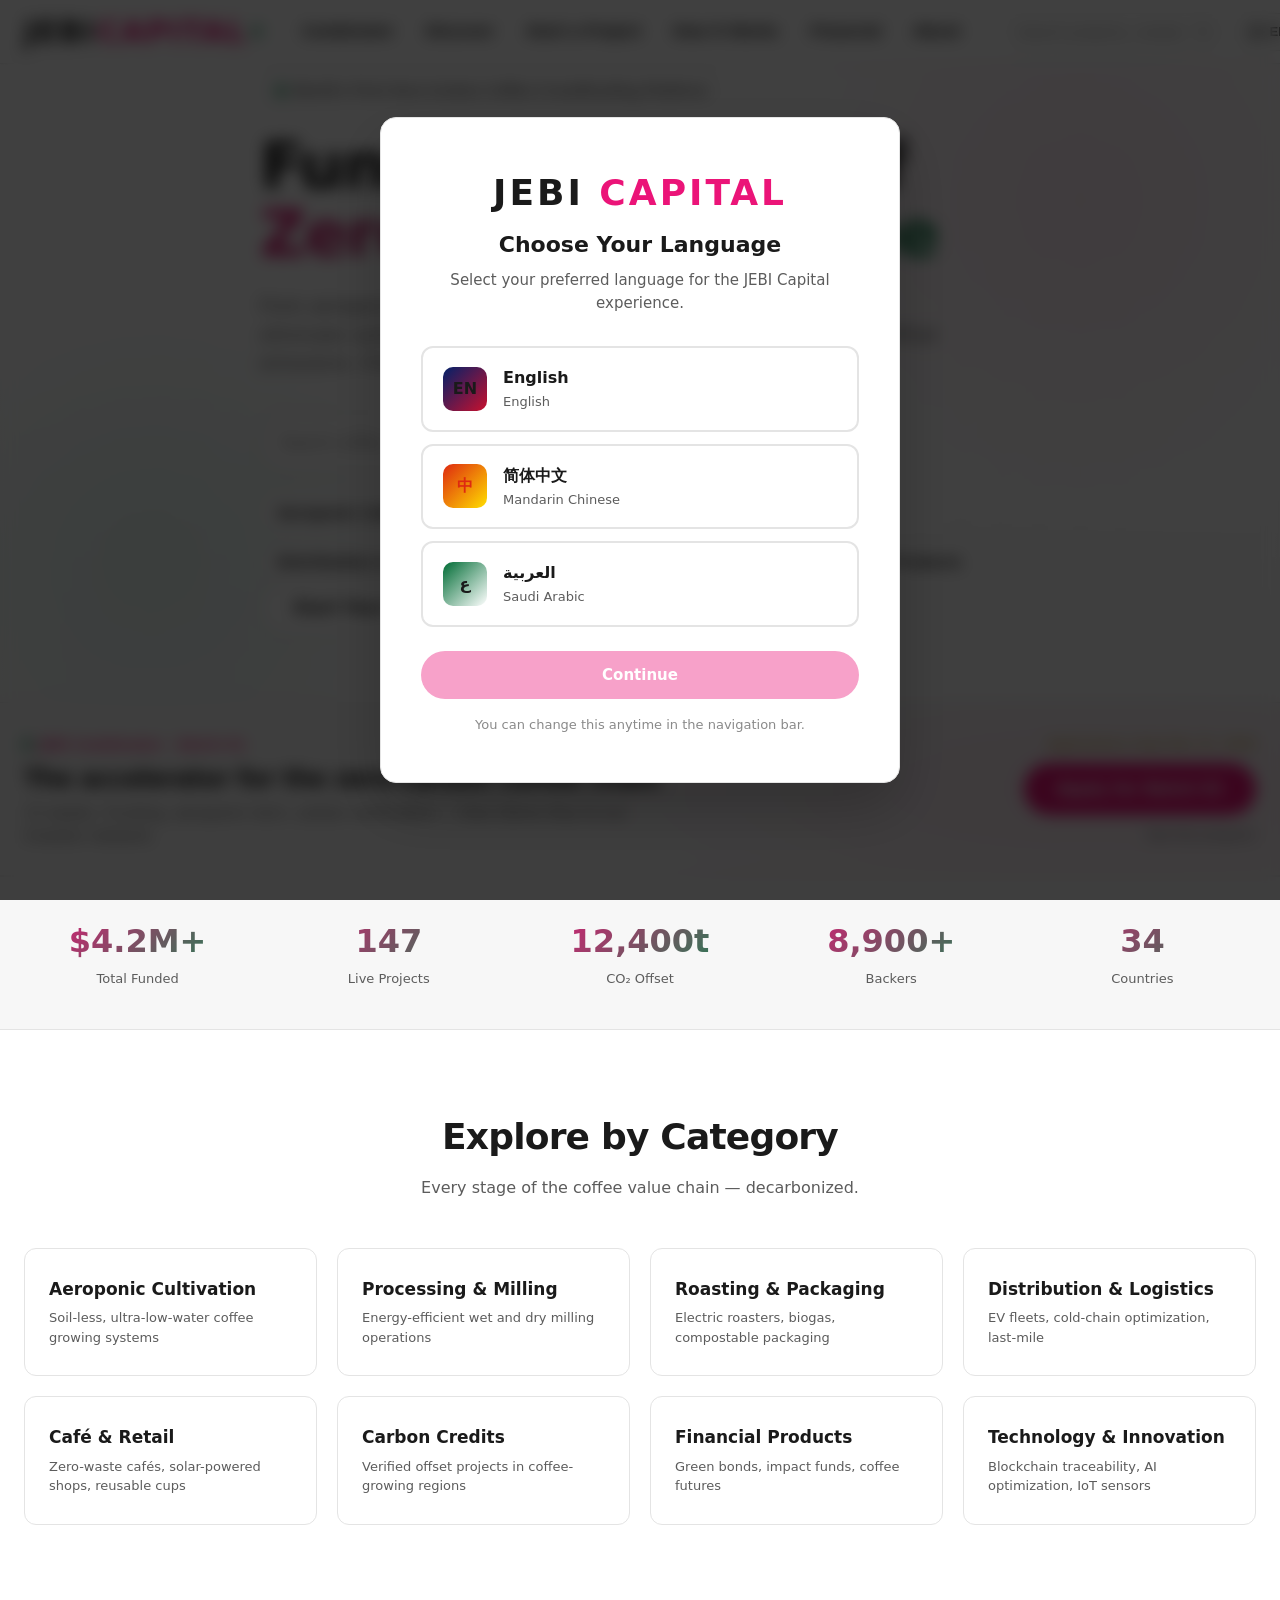
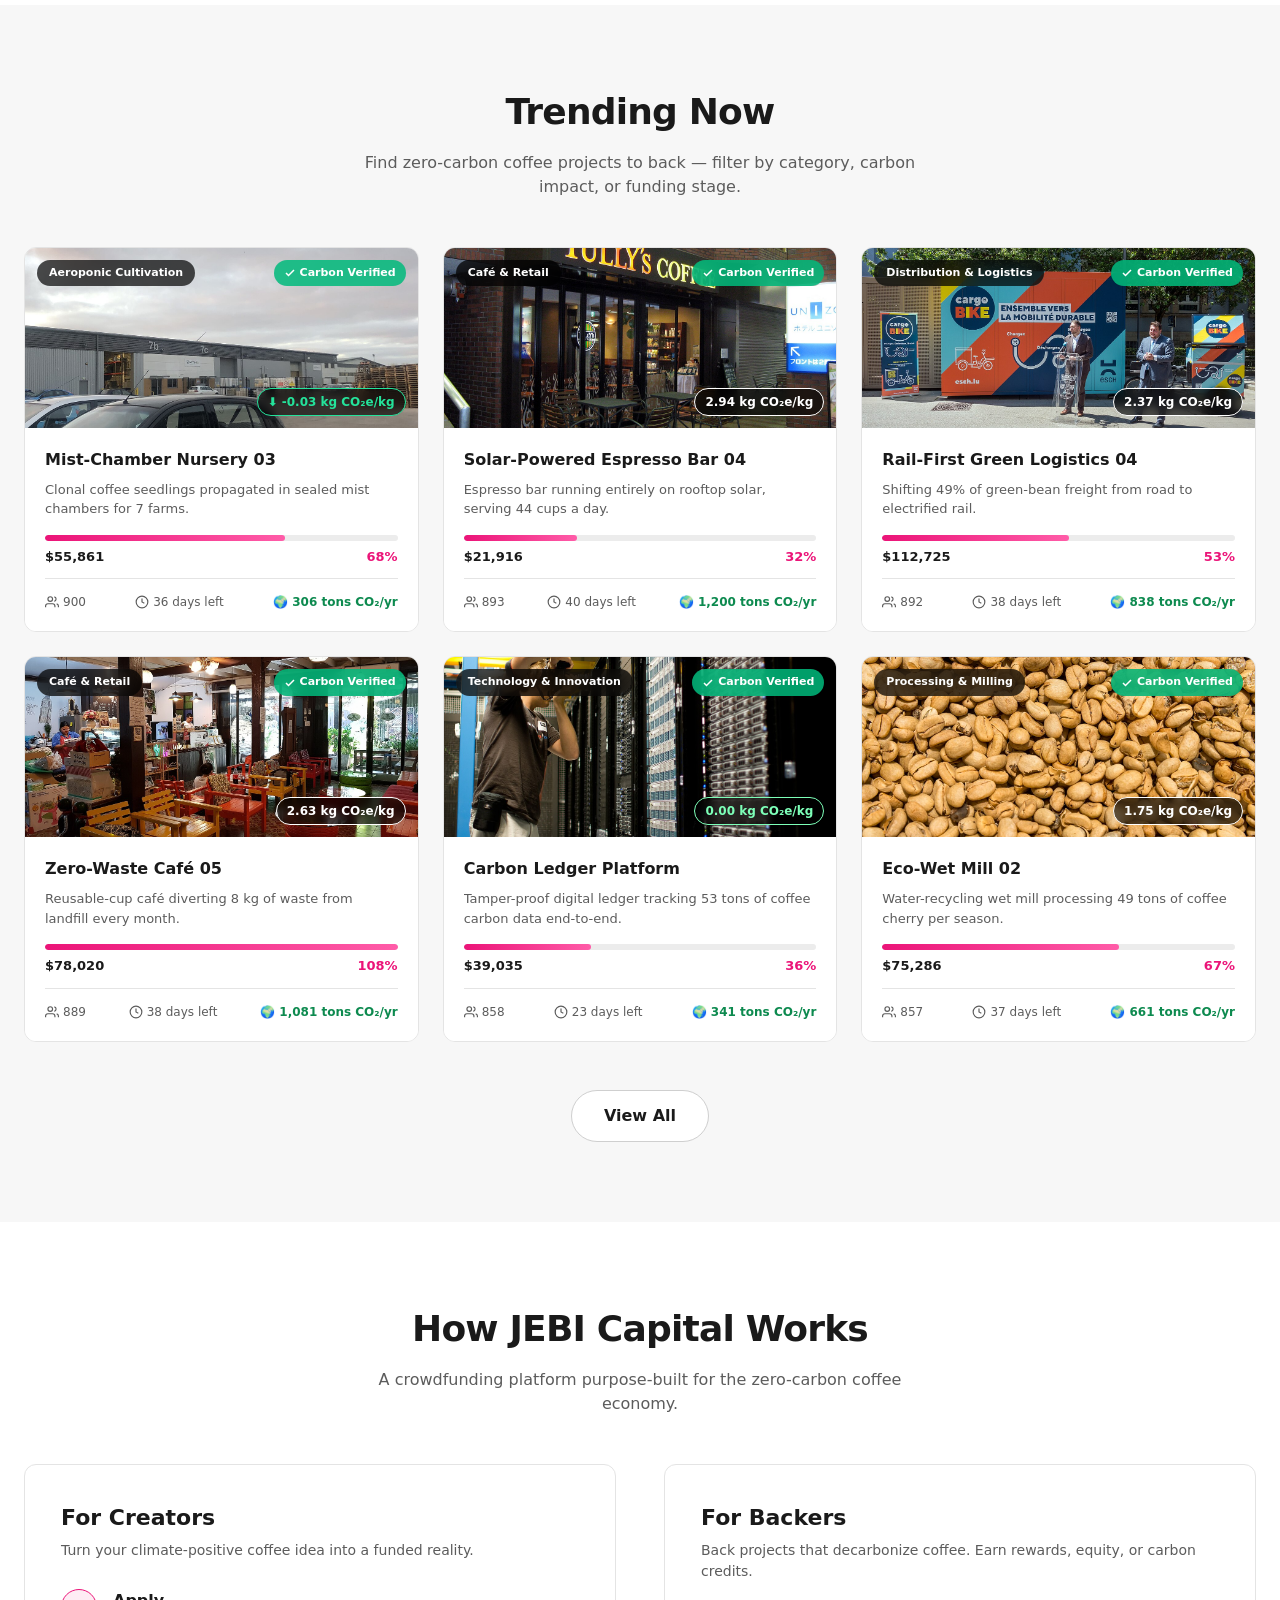
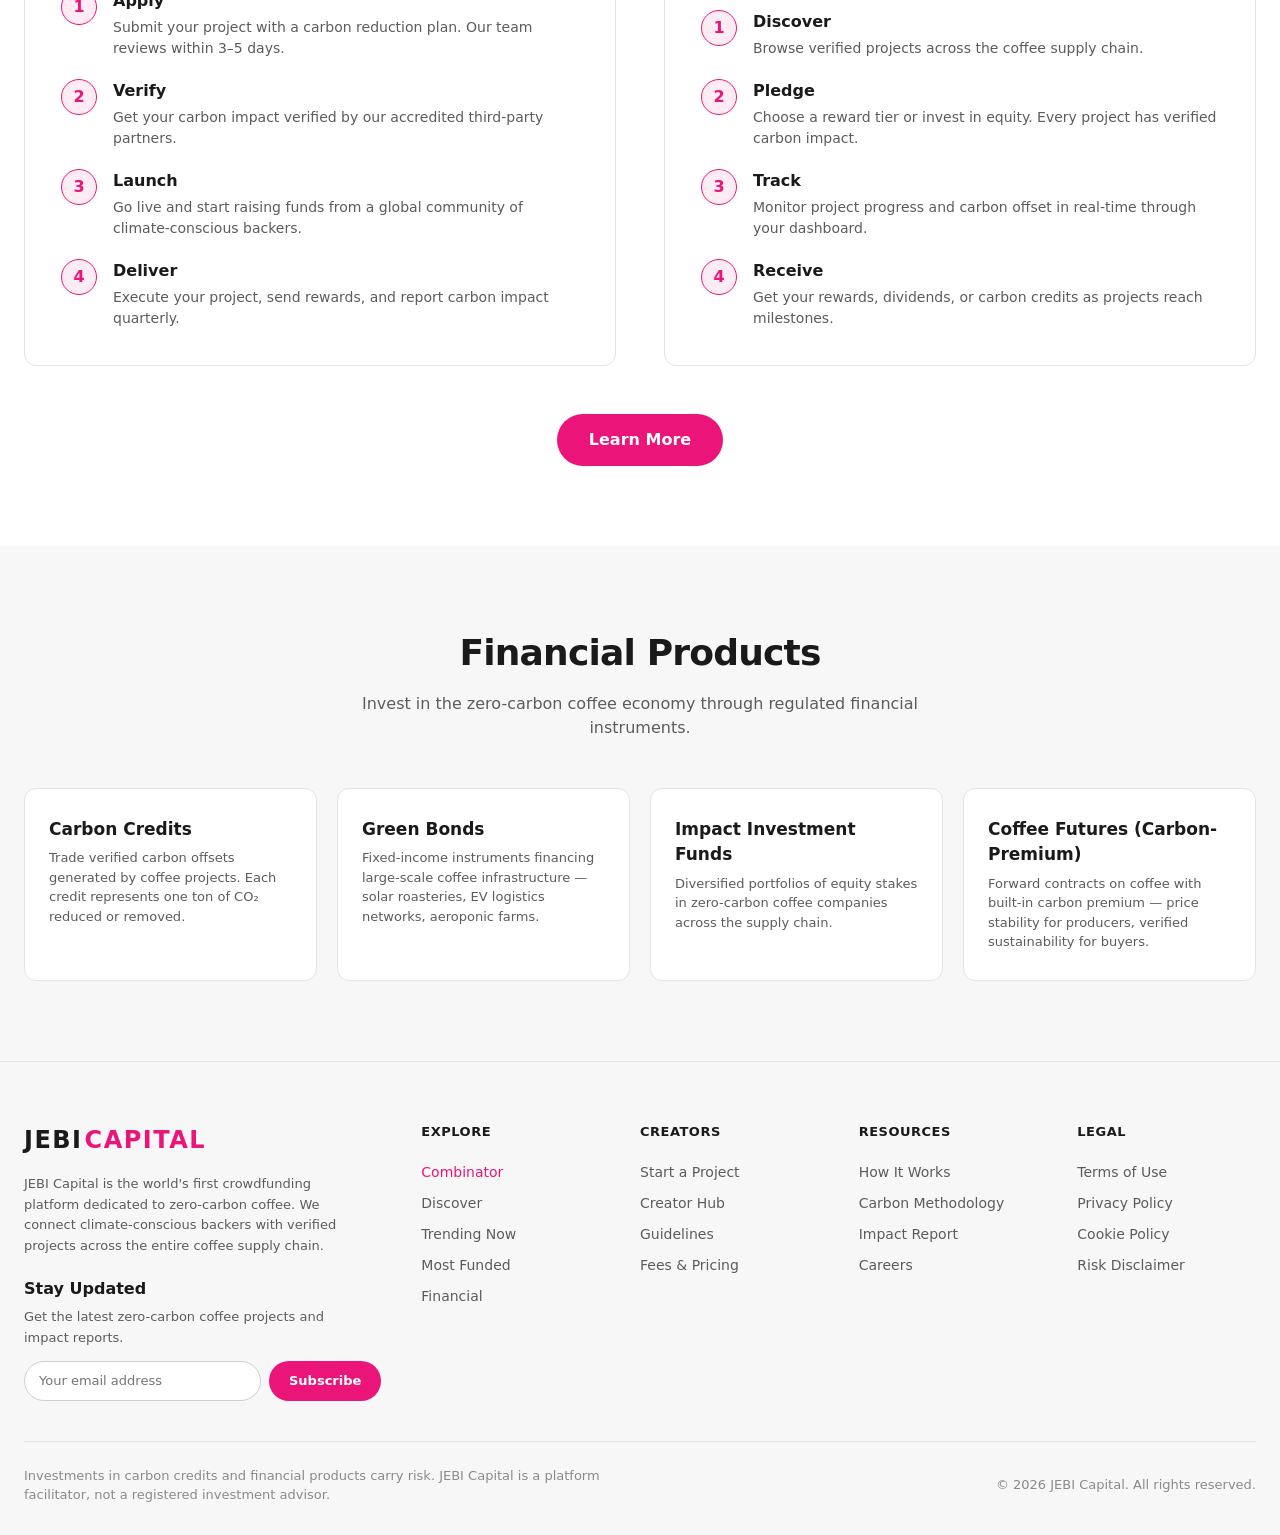
==== commit f0a54f5f: "Add 100 generated trilingual projects with photos from Wikimedia Commons - scripts/generate_projects" ====
--- a/index.html
+++ b/index.html
@@ -248,6 +248,7 @@
   <!-- Scripts -->
   <script src="js/i18n.js"></script>
   <script src="js/data.js"></script>
+  <script src="js/projects-bulk.js"></script>
   <script src="js/shared.js"></script>
   <script>
     initShared({ isIndex: true });
